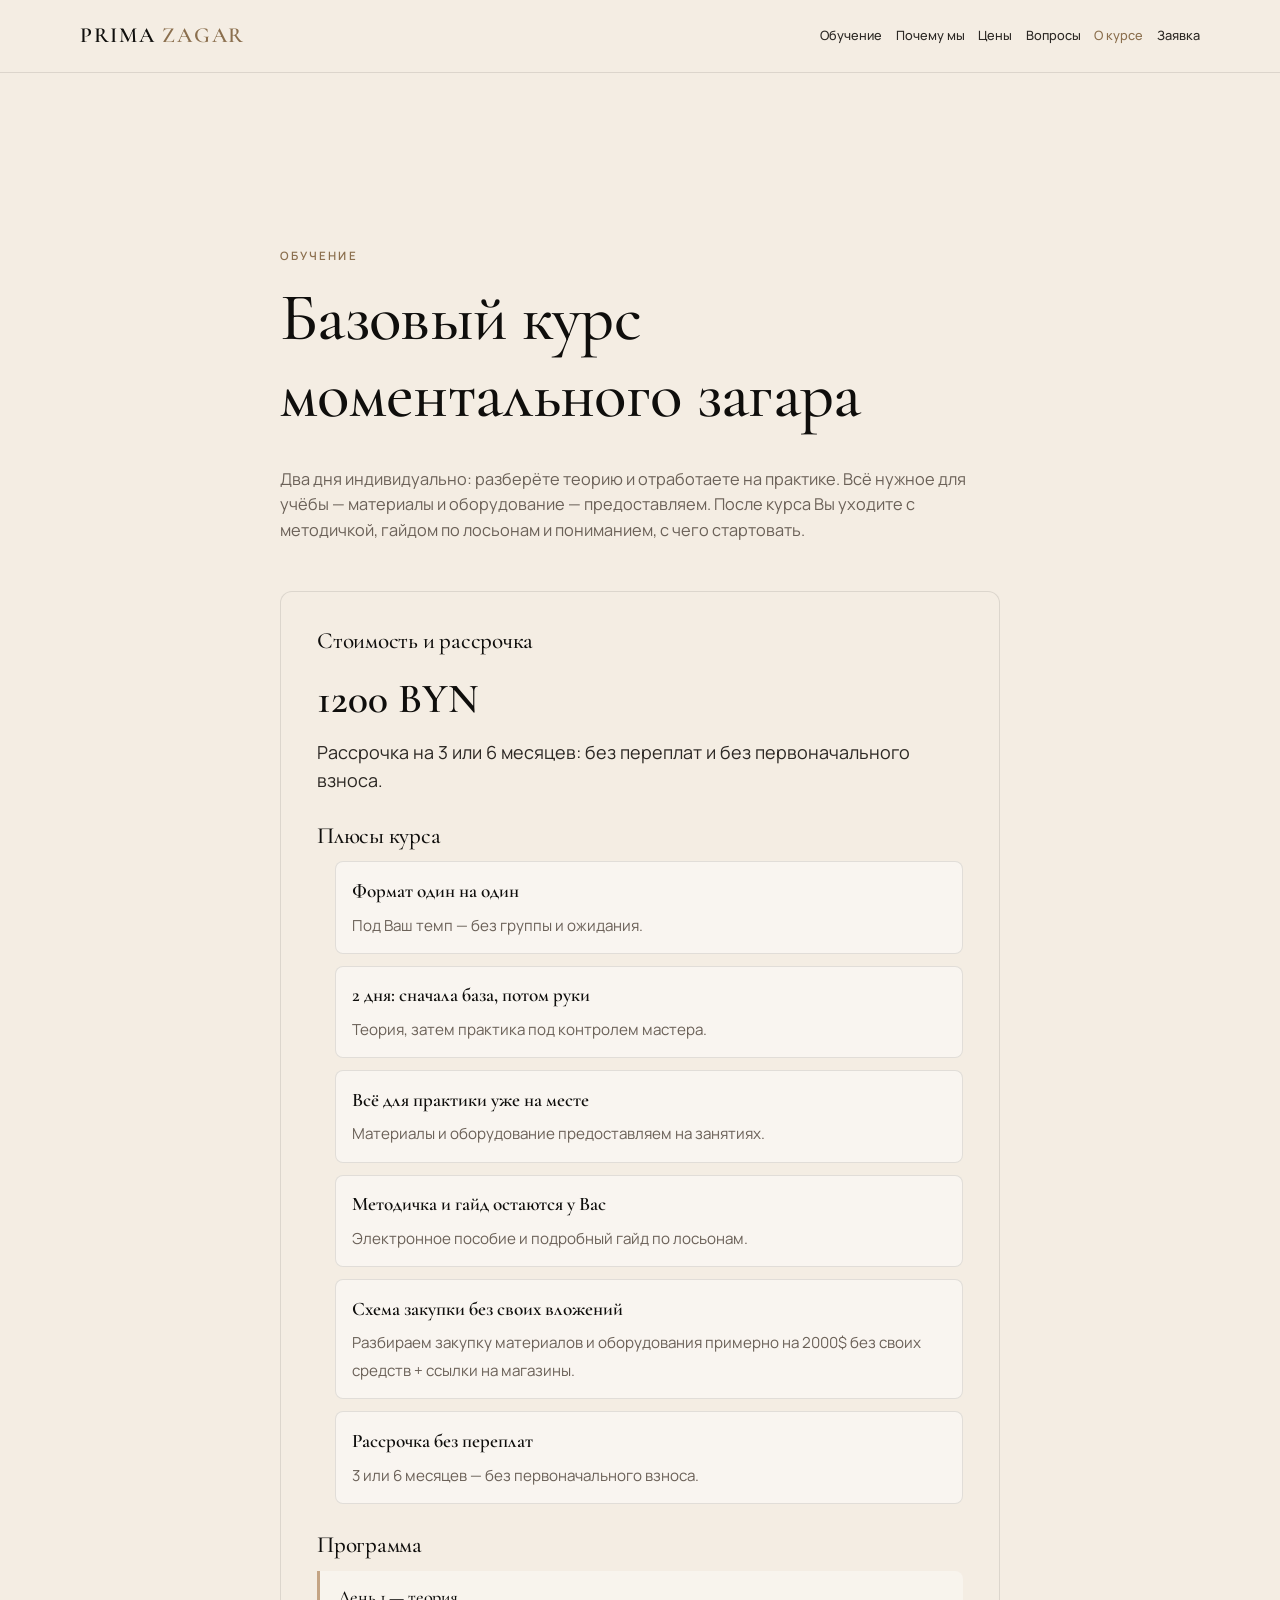
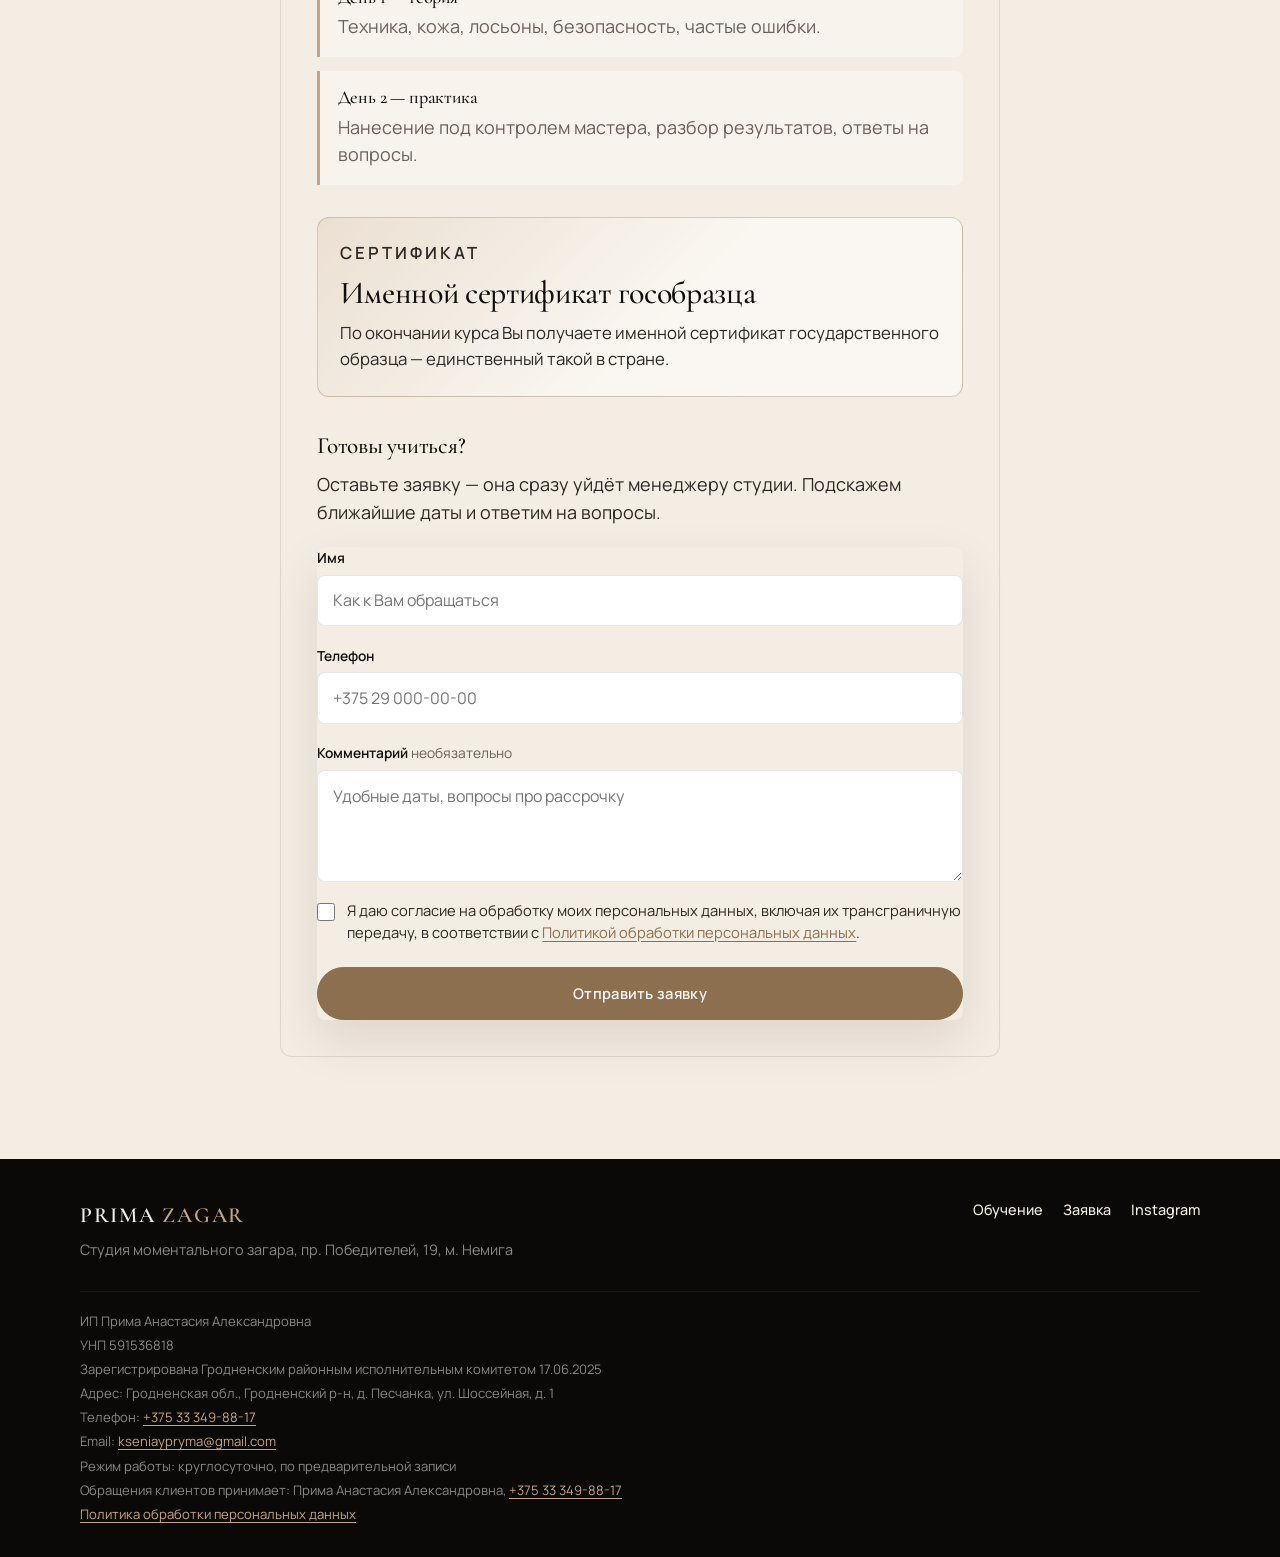
==== obuchenie.html @ 15f89d48 "Add personal-data footer, privacy policy, and consent checkbox. Belarus law requires the operator de" ====
<!DOCTYPE html>
<html lang="ru">
<head>
  <meta charset="UTF-8" />
  <meta name="viewport" content="width=device-width, initial-scale=1" />
  <title>Обучение моментальному загару — PRIMA ZAGAR | Минск</title>
  <meta name="description" content="Базовый курс моментального загара за 2 дня: теория и практика, рассрочка без переплат, именной сертификат гособразца. 1200 BYN." />
  <link rel="preconnect" href="https://fonts.googleapis.com" />
  <link rel="preconnect" href="https://fonts.gstatic.com" crossorigin />
  <link href="https://fonts.googleapis.com/css2?family=Cormorant+Garamond:ital,wght@0,400;0,500;0,600;0,700;1,400;1,500&family=Manrope:wght@300;400;500;600;700&display=swap" rel="stylesheet" />
  <link rel="stylesheet" href="styles.css?v=20261003a" />
  <!-- deploy 20260926a -->
</head>
<body class="page-inner page-obuchenie">
  <header class="site-header is-scrolled" id="siteHeader">
    <div class="header-inner">
      <a class="logo" href="index.html">PRIMA <span>ZAGAR</span></a>
      <nav class="nav" id="nav" aria-label="Основная навигация">
        <a href="index.html#training">Обучение</a>
        <a href="index.html#why">Почему мы</a>
        <a href="index.html#prices">Цены</a>
        <a href="index.html#faq">Вопросы</a>
        <a href="obuchenie.html" aria-current="page">О курсе</a>
        <a href="zapis.html">Заявка</a>
      </nav>
      <button class="nav-toggle" id="navToggle" type="button" aria-label="Меню" aria-expanded="false">
        <span></span><span></span><span></span>
      </button>
    </div>
  </header>

  <main>
    <section class="section section-cream">
      <div class="container">
        <header class="section-head" style="max-width:720px;margin-left:auto;margin-right:auto;text-align:left">
          <p class="eyebrow">Обучение</p>
          <h1>Базовый курс моментального загара</h1>
          <p class="section-sub">Два дня индивидуально: разберёте теорию и отработаете на практике. Всё нужное для учёбы — материалы и оборудование — предоставляем. После курса Вы уходите с методичкой, гайдом по лосьонам и пониманием, с чего стартовать.</p>
        </header>

        <div class="obuchenie-card">
          <h2>Стоимость и рассрочка</h2>
          <p class="obuchenie-price">1200 BYN</p>
          <p>Рассрочка на 3 или 6 месяцев: без переплат и без первоначального взноса.</p>

          <h2>Плюсы курса</h2>
          <ul class="obuchenie-pros">
            <li>
              <strong>Формат один на один</strong>
              <span>Под Ваш темп — без группы и ожидания.</span>
            </li>
            <li>
              <strong>2 дня: сначала база, потом руки</strong>
              <span>Теория, затем практика под контролем мастера.</span>
            </li>
            <li>
              <strong>Всё для практики уже на месте</strong>
              <span>Материалы и оборудование предоставляем на занятиях.</span>
            </li>
            <li>
              <strong>Методичка и гайд остаются у Вас</strong>
              <span>Электронное пособие и подробный гайд по лосьонам.</span>
            </li>
            <li>
              <strong>Схема закупки без своих вложений</strong>
              <span>Разбираем закупку материалов и оборудования примерно на 2000$ без своих средств + ссылки на магазины.</span>
            </li>
            <li>
              <strong>Рассрочка без переплат</strong>
              <span>3 или 6 месяцев — без первоначального взноса.</span>
            </li>
          </ul>

          <h2>Программа</h2>
          <div class="obuchenie-days">
            <div class="obuchenie-day">
              <h3>День 1 — теория</h3>
              <p>Техника, кожа, лосьоны, безопасность, частые ошибки.</p>
            </div>
            <div class="obuchenie-day">
              <h3>День 2 — практика</h3>
              <p>Нанесение под контролем мастера, разбор результатов, ответы на вопросы.</p>
            </div>
          </div>

          <div class="obuchenie-cert">
            <p class="eyebrow">Сертификат</p>
            <h2>Именной сертификат гособразца</h2>
            <p>По окончании курса Вы получаете именной сертификат государственного образца — единственный такой в стране.</p>
          </div>

          <h2 id="zayavka-obuchenie">Готовы учиться?</h2>
          <p>Оставьте заявку — она сразу уйдёт менеджеру студии. Подскажем ближайшие даты и ответим на вопросы.</p>

          <div class="zayavka-card obuchenie-lead" id="leadCard">
            <form class="zayavka-form" id="leadForm" novalidate>
              <div class="field">
                <label for="name">Имя</label>
                <input id="name" name="name" type="text" autocomplete="name" required maxlength="80" placeholder="Как к Вам обращаться" />
                <p class="field-error" id="nameError" hidden>Напишите, как к Вам обращаться.</p>
              </div>
              <div class="field">
                <label for="phone">Телефон</label>
                <input id="phone" name="phone" type="tel" autocomplete="tel" inputmode="tel" required maxlength="24" placeholder="+375 29 000-00-00" />
                <p class="field-error" id="phoneError" hidden>Укажите номер в формате +375 XX XXX-XX-XX.</p>
              </div>
              <div class="field">
                <label for="notes">Комментарий <span class="optional">необязательно</span></label>
                <textarea id="notes" name="notes" rows="3" maxlength="500" placeholder="Удобные даты, вопросы про рассрочку"></textarea>
              </div>
              <div class="field field-consent">
                <label class="consent-label" for="consent">
                  <input id="consent" name="consent" type="checkbox" value="true" required />
                  <span>Я даю согласие на обработку моих персональных данных, включая их трансграничную передачу, в соответствии с <a href="privacy.html" target="_blank" rel="noopener">Политикой обработки персональных данных</a>.</span>
                </label>
                <p class="field-error" id="consentError" hidden>Отметьте согласие на обработку персональных данных.</p>
              </div>
              <button class="btn btn-primary" type="submit" id="submitBtn">Отправить заявку</button>
            </form>
            <div class="zayavka-success" id="leadSuccess" hidden tabindex="-1">
              <h2>Заявка отправлена</h2>
              <p id="successText">Мы получили заявку в Telegram и скоро ответим.</p>
              <div class="zayavka-success-actions">
                <a class="btn btn-outline" href="https://www.instagram.com/prima_zagar/" target="_blank" rel="noopener">Instagram</a>
                <a class="btn btn-outline" href="https://yandex.ru/maps/org/yubileyny/1193705094/" target="_blank" rel="noopener">Показать на картах</a>
                <a class="btn btn-outline" href="index.html">На главную</a>
              </div>
            </div>
          </div>
        </div>
      </div>
    </section>
  </main>

  <footer class="site-footer" id="contacts">
    <div class="container footer-inner">
      <div class="footer-brand">
        <a class="logo" href="index.html">PRIMA <span>ZAGAR</span></a>
        <p>Студия моментального загара, пр.&nbsp;Победителей,&nbsp;19, м.&nbsp;Немига</p>
      </div>
      <div class="footer-links">
        <a href="obuchenie.html">Обучение</a>
        <a href="zapis.html">Заявка</a>
        <a href="https://www.instagram.com/prima_zagar/" target="_blank" rel="noopener">Instagram</a>
      </div>
      <div class="footer-legal">
        <p>ИП Прима Анастасия Александровна</p>
        <p>УНП 591536818</p>
        <p>Зарегистрирована Гродненским районным исполнительным комитетом 17.06.2025</p>
        <p>Адрес: Гродненская обл., Гродненский р-н, д.&nbsp;Песчанка, ул.&nbsp;Шоссейная, д.&nbsp;1</p>
        <p>Телефон: <a href="tel:+375333498817">+375 33 349-88-17</a></p>
        <p>Email: <a href="mailto:kseniaypryma@gmail.com">kseniaypryma@gmail.com</a></p>
        <p>Режим работы: круглосуточно, по предварительной записи</p>
        <p>Обращения клиентов принимает: Прима Анастасия Александровна, <a href="tel:+375333498817">+375 33 349-88-17</a></p>
        <p><a href="privacy.html">Политика обработки персональных данных</a></p>
      </div>
    </div>
  </footer>

  <script>
    (function () {
      var toggle = document.getElementById('navToggle');
      var nav = document.getElementById('nav');
      var header = document.getElementById('siteHeader');
      function setMenu(open) {
        if (!toggle || !nav) return;
        nav.classList.toggle('is-open', open);
        toggle.classList.toggle('is-open', open);
        toggle.setAttribute('aria-expanded', open ? 'true' : 'false');
        document.documentElement.classList.toggle('nav-open', open);
        document.body.classList.toggle('nav-open', open);
        if (header) header.classList.toggle('menu-open', open);
      }
      if (toggle) toggle.addEventListener('click', function () {
        setMenu(!nav.classList.contains('is-open'));
      });
      if (nav) nav.querySelectorAll('a').forEach(function (a) {
        a.addEventListener('click', function () { setMenu(false); });
      });

      var form = document.getElementById('leadForm');
      var success = document.getElementById('leadSuccess');
      var fallback = document.getElementById('telegramFallback');
      var nameInput = document.getElementById('name');
      var phoneInput = document.getElementById('phone');
      var notesInput = document.getElementById('notes');
      var nameError = document.getElementById('nameError');
      var phoneError = document.getElementById('phoneError');
      var consentInput = document.getElementById('consent');
      var consentError = document.getElementById('consentError');
      if (!form) return;

      function digitsOnly(value) {
        return String(value || '').replace(/\D/g, '');
      }
      function isValidByPhone(value) {
        var digits = digitsOnly(value);
        if (digits.indexOf('375') === 0) return digits.length === 12;
        if (digits.indexOf('80') === 0) return digits.length === 11;
        return /^(25|29|33|44)\d{7}$/.test(digits);
      }
      function formatPhone(value) {
        var digits = digitsOnly(value);
        if (digits.indexOf('80') === 0 && digits.length >= 11) {
          digits = '375' + digits.slice(2, 11);
        } else if (/^(25|29|33|44)/.test(digits) && digits.length === 9) {
          digits = '375' + digits;
        }
        if (digits.indexOf('375') === 0 && digits.length >= 12) {
          digits = digits.slice(0, 12);
          return '+375 ' + digits.slice(3, 5) + ' ' + digits.slice(5, 8) + '-' + digits.slice(8, 10) + '-' + digits.slice(10, 12);
        }
        return String(value || '').trim();
      }
      function buildMessage() {
        var lines = [
          'Новая заявка — обучение Prima Zagar',
          '',
          'Имя: ' + nameInput.value.trim(),
          'Телефон: ' + formatPhone(phoneInput.value)
        ];
        var notes = notesInput.value.trim();
        if (notes) lines.push('Комментарий: ' + notes);
        lines.push('', 'Источник: сайт (obuchenie)');
        return lines.join('\n');
      }
      var LEAD_URL = 'https://script.google.com/macros/s/AKfycbxX5Eu4_u65D97IkEd_XhID-FS-PvuNdwQLDyLx3vQ3eksb1bV64FrMWILvJnotc6U/exec';
      var submitBtn = document.getElementById('submitBtn');
      var successText = document.getElementById('successText');
      function telegramUrl(text) {
        return 'https://t.me/prima_zagar?text=' + encodeURIComponent(text);
      }
      function setFieldState(input, errorEl, ok) {
        input.classList.toggle('is-invalid', !ok);
        input.setAttribute('aria-invalid', ok ? 'false' : 'true');
        if (errorEl) errorEl.hidden = ok;
      }
      function validate() {
        var nameOk = nameInput.value.trim().length >= 2;
        var phoneOk = isValidByPhone(phoneInput.value);
        var consentOk = !!(consentInput && consentInput.checked);
        setFieldState(nameInput, nameError, nameOk);
        setFieldState(phoneInput, phoneError, phoneOk);
        if (consentInput) setFieldState(consentInput, consentError, consentOk);
        return nameOk && phoneOk && consentOk;
      }
      function showSuccess(viaBot) {
        form.hidden = true;
        success.hidden = false;
        if (successText) {
          successText.textContent = viaBot
            ? 'Мы получили заявку в Telegram и скоро ответим.'
            : 'Не удалось отправить через бота. Нажмите кнопку ниже — сообщение уже заполнено.';
        }
        if (fallback) fallback.hidden = !!viaBot;
        success.focus();
      }
      function buildPayload() {
        return {
          action: 'submitPrimaZagarLead',
          type: 'obuchenie',
          name: nameInput.value.trim(),
          phone: formatPhone(phoneInput.value),
          comment: notesInput.value.trim(),
          source: 'сайт (obuchenie)',
          consent: true
        };
      }

      function sendLead(payload) {
        return fetch(LEAD_URL, {
          method: 'POST',
          redirect: 'follow',
          headers: { 'Content-Type': 'text/plain;charset=utf-8' },
          body: JSON.stringify(payload),
          keepalive: true
        });
      }

      function submitWithFastUi(payload, backup) {
        if (fallback) fallback.href = backup;
        if (submitBtn) {
          submitBtn.disabled = true;
          submitBtn.textContent = 'Отправляем…';
        }
        var settled = false;
        function finish(ok) {
          if (settled) return;
          settled = true;
          showSuccess(ok);
          if (!ok) window.open(backup, '_blank', 'noopener');
          if (submitBtn) {
            submitBtn.disabled = false;
            submitBtn.textContent = 'Отправить заявку';
          }
        }
        /* Apps Script often answers in 10–15s; Telegram is already delivered earlier. */
        var uiTimer = setTimeout(function () { finish(true); }, 700);
        sendLead(payload).then(function () {
          clearTimeout(uiTimer);
          finish(true);
        }).catch(function () {
          clearTimeout(uiTimer);
          finish(false);
        });
      }

      form.addEventListener('submit', function (event) {
        event.preventDefault();
        if (!validate()) {
          var firstInvalid = form.querySelector('.is-invalid');
          if (firstInvalid) firstInvalid.focus();
          return;
        }
        submitWithFastUi(buildPayload(), telegramUrl(buildMessage()));
      });

      if (consentInput) {
        consentInput.addEventListener('change', function () {
          if (consentInput.classList.contains('is-invalid')) {
            setFieldState(consentInput, consentError, consentInput.checked);
          }
        });
      }
    })();
  </script>
</body>
</html>
---- styles.css ----
/* PRIMA ZAGAR — warm neutrals landing */
:root {
  --ink: #0F0E0C;
  --cream: #F4EDE3;
  --bronze: #C4A484;
  --bronze-deep: #8B6F4E;
  --card: #FAF7F2;
  --ink-soft: #2c2824;
  --muted: #6b6158;
  --line: rgba(15, 14, 12, 0.1);
  --line-light: rgba(244, 237, 227, 0.14);
  --shadow: 0 20px 50px rgba(15, 14, 12, 0.1);
  --radius: 8px;
  --header-h: 72px;
  --font-serif: "Cormorant Garamond", "Times New Roman", serif;
  --font-sans: "Manrope", system-ui, -apple-system, sans-serif;
  --max: 1120px;
}

*,
*::before,
*::after {
  box-sizing: border-box;
}

html {
  scroll-behavior: smooth;
}

body {
  margin: 0;
  font-family: var(--font-sans);
  font-size: clamp(1.05rem, 0.5vw + 1rem, 1.125rem);
  line-height: 1.55;
  color: var(--ink-soft);
  background: var(--cream);
  -webkit-font-smoothing: antialiased;
}

body.nav-open {
  overflow: hidden;
}

img {
  max-width: 100%;
  display: block;
  height: auto;
}

a {
  color: inherit;
  text-decoration: none;
}

ul, ol {
  margin: 0;
  padding: 0;
  list-style: none;
}

h1, h2, h3 {
  font-family: var(--font-serif);
  font-weight: 500;
  color: var(--ink);
  line-height: 1.15;
  letter-spacing: -0.01em;
  margin: 0 0 0.5em;
}

h1 { font-size: clamp(2.8rem, 6vw, 4.2rem); }
h2 { font-size: clamp(2rem, 4vw, 3rem); }
h3 { font-size: 1.35rem; margin-bottom: 0.4em; }

p { margin: 0 0 1em; }
p:last-child { margin-bottom: 0; }

.container {
  width: min(100% - 2.5rem, var(--max));
  margin-inline: auto;
}

.container.narrow {
  width: min(100% - 2.5rem, 720px);
}

.eyebrow {
  font-family: var(--font-sans);
  font-size: 0.72rem;
  font-weight: 600;
  letter-spacing: 0.18em;
  text-transform: uppercase;
  color: var(--bronze-deep);
  margin: 0 0 0.85rem;
}

.section {
  padding: clamp(4rem, 8vw, 6.5rem) 0;
}

.section-cream {
  background: var(--cream);
  color: var(--ink-soft);
}

.section-dark {
  background: var(--ink);
  color: rgba(250, 247, 242, 0.88);
}

.section-dark h2,
.section-dark h3 {
  color: var(--cream);
}

.section-dark .eyebrow {
  color: var(--bronze);
}

.section-dark p {
  color: rgba(255, 255, 255, 0.72);
}

.section-dark .section-sub {
  color: rgba(250, 247, 242, 0.65);
}

.section-head {
  text-align: center;
  max-width: 560px;
  margin: 0 auto 3rem;
}

.section-sub {
  color: var(--muted);
  margin: 0.75rem 0 0;
  font-size: 1.02rem;
}

/* Buttons */
.btn {
  display: inline-flex;
  align-items: center;
  justify-content: center;
  gap: 0.5rem;
  padding: 0.95rem 1.6rem;
  border-radius: 999px;
  font-family: var(--font-sans);
  font-size: 0.92rem;
  font-weight: 600;
  letter-spacing: 0.02em;
  border: 1.5px solid transparent;
  cursor: pointer;
  transition: background 0.2s, color 0.2s, border-color 0.2s, transform 0.2s;
  white-space: nowrap;
}

.btn:hover { transform: translateY(-1px); }
.btn:active { transform: none; }

.btn-primary {
  background: var(--bronze-deep);
  color: var(--card);
  border-color: var(--bronze-deep);
}

.btn-primary:hover {
  background: var(--ink);
  border-color: var(--ink);
}

.btn-ghost {
  background: transparent;
  color: var(--cream);
  border-color: rgba(244, 237, 227, 0.45);
}

.btn-ghost:hover {
  background: rgba(244, 237, 227, 0.12);
  border-color: var(--cream);
}

.btn-outline {
  background: transparent;
  color: var(--ink);
  border-color: rgba(15, 14, 12, 0.28);
}

.btn-outline:hover {
  border-color: var(--ink);
  background: rgba(15, 14, 12, 0.04);
}

.text-link {
  color: var(--bronze-deep);
  text-decoration: underline;
  text-underline-offset: 3px;
}

.text-link:hover {
  color: var(--ink);
}

.btn-sm {
  padding: 0.65rem 1.2rem;
  font-size: 0.82rem;
}

/* Header — transparent over hero, cream/blur on scroll */
.site-header {
  position: sticky;
  top: 0;
  z-index: 100;
  background: transparent;
  border-bottom: 1px solid transparent;
  transition: background 0.25s ease, border-color 0.25s ease, backdrop-filter 0.25s ease;
}

.site-header.is-scrolled {
  background: rgba(244, 237, 227, 0.9);
  backdrop-filter: blur(14px);
  -webkit-backdrop-filter: blur(14px);
  border-bottom-color: var(--line);
}

.site-header:not(.is-scrolled) .logo {
  color: var(--cream);
}

.site-header:not(.is-scrolled) .logo span {
  color: var(--bronze);
}

.site-header:not(.is-scrolled) .nav a {
  color: rgba(244, 237, 227, 0.88);
}

.site-header:not(.is-scrolled) .nav a:hover {
  color: var(--bronze);
}

.site-header:not(.is-scrolled) .nav-toggle span {
  background: var(--cream);
}

.site-header:not(.is-scrolled) .header-cta.btn-sm {
  background: var(--bronze);
  border-color: var(--bronze);
  color: var(--ink);
}

.header-inner {
  width: min(100% - 2rem, var(--max));
  margin-inline: auto;
  height: var(--header-h);
  display: flex;
  align-items: center;
  gap: 0.85rem;
}

.logo {
  font-family: var(--font-serif);
  font-size: 1.35rem;
  font-weight: 600;
  letter-spacing: 0.08em;
  color: var(--ink);
  flex-shrink: 0;
  transition: color 0.2s;
}

.logo span {
  color: var(--bronze-deep);
}

.nav {
  display: flex;
  align-items: center;
  flex-wrap: nowrap;
  gap: 0.85rem;
  margin-left: auto;
  min-width: 0;
}

.nav a {
  font-size: 0.8rem;
  font-weight: 500;
  color: var(--ink-soft);
  transition: color 0.2s;
  white-space: nowrap;
  flex-shrink: 0;
}

.nav a:hover { color: var(--bronze-deep); }

.header-cta { flex-shrink: 0; }

.nav-toggle {
  display: none;
  flex-direction: column;
  justify-content: center;
  gap: 5px;
  width: 40px;
  height: 40px;
  padding: 8px;
  border: none;
  background: transparent;
  cursor: pointer;
  margin-left: auto;
}

.nav-toggle span {
  display: block;
  height: 2px;
  width: 100%;
  background: var(--ink);
  border-radius: 2px;
  transition: transform 0.2s, opacity 0.2s, background 0.2s;
}

/* Mobile-only menu actions (shown inside drawer) */
.nav-cta,
.nav-secondary {
  display: none;
}

@media (max-width: 780px) {
  .nav-cta,
  .nav-secondary {
    display: block;
  }
}

/* Hero — photo ≥55% feel, text in scrim (not over face center) */
.hero {
  position: relative;
  min-height: min(92vh, 880px);
  display: flex;
  align-items: flex-end;
  color: var(--cream);
  overflow: hidden;
  margin-top: calc(-1 * var(--header-h));
  padding-top: var(--header-h);
}

.hero-media {
  position: absolute;
  inset: 0;
}

.hero-media img {
  width: 100%;
  height: 100%;
  object-fit: cover;
  /* Desktop: crop onto the model, not the empty stairs/wall */
  object-position: 72% 42%;
}

@media (max-width: 780px) {
  .hero-media img {
    object-position: 62% 28%;
  }
}


.hero-brand {
  display: none;
}

.hero-brand span {
  color: var(--bronze);
}

.hero-scrim {
  position: absolute;
  inset: 0;
  background:
    linear-gradient(180deg, rgba(15, 14, 12, 0.35) 0%, rgba(15, 14, 12, 0.12) 38%, rgba(15, 14, 12, 0.82) 100%),
    linear-gradient(90deg, rgba(15, 14, 12, 0.62) 0%, rgba(15, 14, 12, 0.2) 48%, transparent 72%);
}

.hero-content {
  position: relative;
  z-index: 1;
  width: min(100% - 2.5rem, var(--max));
  margin: 0 auto;
  padding: 5rem 0 4.5rem;
  max-width: 560px;
  margin-left: max(1.25rem, calc((100% - var(--max)) / 2));
}

.hero h1 {
  color: var(--cream);
  margin-bottom: 1rem;
}

.hero-lead {
  font-size: clamp(0.78rem, 1.35vw, 1.05rem);
  color: rgba(250, 247, 242, 0.9);
  max-width: none;
  margin-bottom: 1.75rem;
  white-space: nowrap;
}

.hero-actions {
  display: flex;
  flex-wrap: wrap;
  gap: 0.85rem;
  align-items: center;
}

.hero-actions-row {
  display: contents;
}

.hero-micro {
  margin-top: 1.35rem;
  font-size: 0.82rem;
  letter-spacing: 0.06em;
  color: rgba(244, 237, 227, 0.7);
}

/* Process — horizontal 4 / stack mobile; serif bronze numbers */
.process .steps {
  display: grid;
  grid-template-columns: repeat(4, 1fr);
  gap: 1.75rem 2rem;
}

.step {
  padding: 0;
  background: transparent;
  border: none;
  border-top: 1px solid rgba(15, 14, 12, 0.12);
  padding-top: 1.5rem;
}

.step-num {
  display: block;
  font-family: var(--font-serif);
  font-size: 2.1rem;
  font-weight: 500;
  color: var(--bronze);
  margin-bottom: 0.85rem;
  letter-spacing: 0.04em;
  line-height: 1;
}

.step h3 {
  margin-bottom: 0.45rem;
}

.step p {
  color: var(--muted);
  font-size: 1rem;
  text-transform: none;
}

/* Why — typography list, no clipart icons */
.why-list {
  display: grid;
  grid-template-columns: repeat(2, 1fr);
  gap: 1.5rem 2.5rem;
  max-width: 880px;
  margin: 0 auto;
}

.why-list li {
  display: flex;
  gap: 0.85rem;
  align-items: flex-start;
  padding: 1.25rem 0;
  border-top: 1px solid var(--line-light);
}

.why-mark {
  font-family: var(--font-serif);
  font-size: 1.5rem;
  color: var(--bronze);
  line-height: 1.2;
  flex-shrink: 0;
}

.why-list p {
  margin: 0;
  font-size: 1.12rem;
  color: rgba(250, 247, 242, 0.9);
  font-family: var(--font-serif);
  font-weight: 400;
  line-height: 1.35;
}

/* Bride — full-width cream/bronze strip */
.bride {
  padding: clamp(3rem, 6vw, 4.5rem) 0;
  background: linear-gradient(90deg, var(--cream) 0%, #e8d9c6 55%, var(--bronze) 160%);
  border-top: 1px solid rgba(139, 111, 78, 0.2);
  border-bottom: 1px solid rgba(139, 111, 78, 0.2);
  color: var(--ink);
}

.bride-inner {
  display: flex;
  align-items: center;
  justify-content: space-between;
  gap: 2rem;
  flex-wrap: wrap;
}

.bride-copy {
  max-width: 640px;
}

.bride h2 {
  color: var(--ink);
  font-size: clamp(1.85rem, 3.5vw, 2.6rem);
  margin-bottom: 0.65rem;
}

.bride p {
  color: var(--muted);
  margin: 0;
  max-width: 36em;
}


.bride-copy .btn {
  margin-top: 1.25rem;
}

.bride-photos {
  display: grid;
  grid-template-columns: 1fr 1fr;
  gap: 0.75rem;
  flex: 1 1 320px;
  max-width: 420px;
}

.bride-photo {
  margin: 0;
  border-radius: var(--radius);
  overflow: hidden;
  background: #1a1815;
  aspect-ratio: 3 / 4;
}

.bride-photo img {
  width: 100%;
  height: 100%;
  object-fit: cover;
  display: block;
}

.training-teaser-inner {
  display: flex;
  align-items: center;
  justify-content: space-between;
  gap: 1.75rem;
  flex-wrap: wrap;
}

.training-teaser-copy {
  max-width: 640px;
}

.training-teaser-copy h2 {
  margin-bottom: 0.65rem;
}

.training-teaser-copy p:not(.eyebrow) {
  margin: 0;
  color: var(--muted-on-dark, rgba(255,255,255,0.72));
  max-width: 36em;
}

.page-obuchenie .obuchenie-card {
  max-width: 720px;
  margin: 0 auto;
  background: var(--cream);
  border: 1px solid var(--line);
  border-radius: calc(var(--radius) + 4px);
  padding: clamp(1.5rem, 4vw, 2.25rem);
}

.obuchenie-card h2 {
  margin: 1.75rem 0 0.75rem;
  font-size: 1.45rem;
}

.obuchenie-card > h2:first-of-type {
  margin-top: 0;
}

.obuchenie-card ul {
  margin: 0.5rem 0 0;
  padding-left: 1.1rem;
  color: var(--muted);
}

.obuchenie-card li {
  margin: 0.4rem 0;
}

.obuchenie-price {
  font-family: "Cormorant Garamond", Georgia, serif;
  font-size: clamp(2rem, 4vw, 2.6rem);
  font-weight: 600;
  margin: 0.35rem 0 0.5rem;
  color: var(--ink);
}

.obuchenie-actions {
  display: flex;
  flex-wrap: wrap;
  gap: 0.75rem;
  margin-top: 1.75rem;
}

/* Prices — typography-heavy, airy, no fake BYN */
.prices .price-formats {
  display: grid;
  grid-template-columns: 1fr;
  gap: 0;
  max-width: 720px;
  margin: 0 auto 2.5rem;
}

.price-line {
  display: flex;
  flex-direction: column;
  gap: 0.35rem;
  padding: 1.35rem 0;
  border-top: 1px solid var(--line);
  background: transparent;
}

.price-line:last-child {
  border-bottom: 1px solid var(--line);
}

.price-line-top {
  display: flex;
  align-items: baseline;
  justify-content: space-between;
  gap: 1rem;
}

.price-line h3 {
  margin: 0;
  font-size: 1.45rem;
  color: var(--ink);
}

.price-amount {
  margin: 0;
  font-family: "Cormorant Garamond", Georgia, serif;
  font-size: 1.55rem;
  font-weight: 600;
  color: var(--ink);
  white-space: nowrap;
}

.price-line > p {
  margin: 0;
  color: var(--muted);
  font-size: 0.98rem;
}

.prices-cta {
  text-align: center;
}

/* Gallery — 2 col mobile / 3 desktop, 3/4, captions, hover 1.02 */
.gallery {
  display: grid;
  grid-template-columns: repeat(3, 1fr);
  gap: 16px;
}

.gallery-item {
  margin: 0;
  border-radius: var(--radius);
  overflow: hidden;
  background: #1a1815;
}

.gallery-item img {
  width: 100%;
  aspect-ratio: 3 / 4;
  object-fit: cover;
  transition: transform 0.45s ease;
}

.gallery-item:hover img {
  transform: scale(1.02);
}


/* FAQ */
.faq-list {
  display: flex;
  flex-direction: column;
  gap: 0.65rem;
}

.faq-item {
  border: 1px solid var(--line);
  border-radius: var(--radius);
  background: var(--card);
  padding: 0;
  overflow: hidden;
}

.faq-item summary {
  list-style: none;
  cursor: pointer;
  padding: 1.15rem 1.4rem;
  font-weight: 600;
  color: var(--ink);
  display: flex;
  align-items: center;
  justify-content: space-between;
  gap: 1rem;
}

.faq-item summary::-webkit-details-marker { display: none; }

.faq-item summary::after {
  content: "+";
  font-family: var(--font-serif);
  font-size: 1.4rem;
  font-weight: 400;
  color: var(--bronze-deep);
  line-height: 1;
  flex-shrink: 0;
}

.faq-item[open] summary::after { content: "−"; }

.faq-item p {
  padding: 0 1.4rem 1.25rem;
  color: var(--muted);
  margin: 0;
}

/* Final CTA */
.cta-band {
  padding: clamp(3.5rem, 7vw, 5rem) 0;
}

.cta-band-inner {
  display: flex;
  align-items: center;
  justify-content: space-between;
  gap: 2rem;
  flex-wrap: wrap;
}

.cta-band h2 {
  color: var(--cream);
  margin-bottom: 0.5rem;
}

.cta-lead {
  color: rgba(250, 247, 242, 0.7);
  margin: 0;
  max-width: 32em;
}

.cta-links {
  display: flex;
  flex-wrap: wrap;
  gap: 0.75rem;
}

/* Footer */
.site-footer {
  background: #0a0908;
  color: rgba(244, 237, 227, 0.55);
  padding: 2.5rem 0 2rem;
  font-size: 0.9rem;
}

.footer-inner {
  display: grid;
  grid-template-columns: 1fr auto;
  gap: 1.5rem;
  align-items: start;
}

.footer-brand .logo {
  color: var(--cream);
  display: inline-block;
  margin-bottom: 0.4rem;
}

.footer-brand .logo span {
  color: var(--bronze);
}

.footer-brand p { margin: 0; }

.footer-links {
  display: flex;
  gap: 1.25rem;
  flex-wrap: wrap;
}

.footer-links a {
  color: var(--cream);
  font-weight: 500;
  transition: color 0.2s;
}

.footer-links a:hover { color: var(--bronze); }

.footer-note {
  grid-column: 1 / -1;
  margin: 0;
  padding-top: 1.25rem;
  border-top: 1px solid rgba(244, 237, 227, 0.08);
  font-size: 0.82rem;
}


/* Crowded desktop/tablet: hamburger so nav labels stay one line */
@media (max-width: 1100px) {
  .nav-cta,
  .nav-secondary {
    display: block;
  }

  .nav {
    position: fixed;
    top: var(--header-h);
    left: 0;
    right: 0;
    bottom: 0;
    z-index: 200;
    display: flex;
    flex-direction: column;
    align-items: stretch;
    justify-content: flex-start;
    gap: 0;
    margin: 0;
    padding: 0.75rem 1.25rem calc(1.5rem + env(safe-area-inset-bottom));
    background: var(--cream);
    transform: translate3d(100%, 0, 0);
    transition: transform 0.28s ease, visibility 0.28s;
    overflow-y: auto;
    -webkit-overflow-scrolling: touch;
    overscroll-behavior: contain;
    pointer-events: none;
    visibility: hidden;
  }

  .nav.is-open {
    transform: translate3d(0, 0, 0);
    pointer-events: auto;
    visibility: visible;
  }

  .nav a {
    display: block;
    padding: 1.05rem 0.5rem;
    font-size: 1.08rem;
    border-bottom: 1px solid var(--line);
    color: var(--ink-soft) !important;
    white-space: normal;
    flex-shrink: 1;
  }

  .nav a.nav-cta {
    margin-top: 1.25rem;
    padding: 0.95rem 1rem;
    border: none;
    border-radius: 999px;
    background: var(--ink);
    color: var(--cream) !important;
    text-align: center;
    font-weight: 600;
  }

  .nav a.nav-secondary {
    border-bottom: none;
    padding-top: 0.85rem;
    padding-bottom: 0.35rem;
    font-size: 0.95rem;
    color: var(--muted) !important;
  }

  .nav-toggle {
    display: flex;
    position: relative;
    z-index: 210;
  }

  .header-cta { display: none; }
}

/* Responsive */
@media (max-width: 960px) {
  .process .steps { grid-template-columns: repeat(2, 1fr); }
  .why-list { grid-template-columns: 1fr; }
  .gallery {
    grid-template-columns: repeat(2, 1fr);
    gap: 14px;
  }
}

@media (max-width: 780px) {
  .site-header {
    position: fixed;
    left: 0;
    right: 0;
    width: 100%;
  }

  .site-header.menu-open,
  .site-header.menu-open.is-scrolled {
    background: var(--cream);
    border-bottom-color: var(--line);
    backdrop-filter: none;
  }

  .site-header.menu-open .logo {
    opacity: 1;
    pointer-events: auto;
    color: var(--ink);
  }

  .site-header.menu-open .logo span {
    color: var(--bronze-deep);
  }

  .site-header.menu-open .nav-toggle span {
    background: var(--ink);
  }

  /* Fixed header: pad only inner pages. Home hero goes under the header — no cream strip. */
  main {
    padding-top: 0;
  }

  body.page-inner main {
    padding-top: var(--header-h);
  }

  .hero {
    margin-top: 0;
    padding-top: 0;
    min-height: 78vh;
    max-height: none;
    align-items: stretch;
  }

  .hero-brand {
    display: block;
    position: absolute;
    top: calc(var(--header-h) + 0.15rem);
    left: 0;
    right: 0;
    z-index: 2;
    margin: 0;
    text-align: center;
    font-family: var(--font-serif);
    font-size: 2.05rem;
    font-weight: 600;
    letter-spacing: 0.14em;
    color: var(--cream);
    pointer-events: none;
  }

  .site-header:not(.is-scrolled):not(.menu-open) .logo {
    opacity: 0;
    pointer-events: none;
  }

  .site-header.is-scrolled .logo,
  .site-header.menu-open .logo {
    opacity: 1;
    pointer-events: auto;
  }

  .hero-scrim {
    background:
      linear-gradient(180deg, rgba(15, 14, 12, 0.12) 0%, rgba(15, 14, 12, 0.08) 45%, rgba(15, 14, 12, 0.88) 100%);
  }

  .hero-content {
    margin-left: auto;
    margin-right: auto;
    width: min(100% - 2.5rem, var(--max));
    max-width: none;
    min-height: 78vh;
    display: flex;
    flex-direction: column;
    justify-content: flex-end;
    padding: 1.25rem 0 calc(1rem + env(safe-area-inset-bottom));
    box-sizing: border-box;
  }

  .hero-copy {
    flex: 0 0 auto;
    padding: 0 0 1rem;
  }

  .hero h1 {
    font-size: clamp(1.35rem, 7.2vw, 2.125rem);
    margin-bottom: 0.55rem;
    line-height: 1.1;
    letter-spacing: -0.02em;
    max-width: none;
    white-space: nowrap;
  }

  .hero-lead {
    display: block;
    font-size: clamp(0.58rem, 3.1vw, 0.875rem);
    line-height: 1.25;
    margin: 0;
    max-width: none;
    white-space: nowrap;
    color: rgba(250, 247, 242, 0.7);
  }

  .hero-actions {
    margin-top: 0;
    width: 100%;
    display: flex;
    flex-direction: column;
    flex-wrap: nowrap;
    gap: 0.7rem; /* ~11px primary→secondary */
    align-items: stretch;
  }

  .hero-actions-row {
    display: flex;
    gap: 0.55rem; /* ~9px */
    width: 100%;
  }

  .hero-actions .hero-btn-main {
    width: 100%;
    flex: none;
    min-height: 50px;
    padding: 0.85rem 1.2rem;
    font-size: 0.95rem;
  }

  .hero-actions-row .btn {
    flex: 1 1 0;
    min-width: 0;
    width: auto;
    min-height: 44px;
    padding: 0.7rem 0.75rem;
    font-size: 0.88rem;
  }

  .nav {
    position: fixed;
    top: var(--header-h);
    left: 0;
    right: 0;
    bottom: 0;
    z-index: 200;
    display: flex;
    flex-direction: column;
    align-items: stretch;
    justify-content: flex-start;
    gap: 0;
    margin: 0;
    padding: 0.75rem 1.25rem calc(1.5rem + env(safe-area-inset-bottom));
    background: var(--cream);
    transform: translate3d(100%, 0, 0);
    transition: transform 0.28s ease, visibility 0.28s;
    overflow-y: auto;
    -webkit-overflow-scrolling: touch;
    overscroll-behavior: contain;
    pointer-events: none;
    visibility: hidden;
  }

  .nav.is-open {
    transform: translate3d(0, 0, 0);
    pointer-events: auto;
    visibility: visible;
  }

  .nav a {
    display: block;
    padding: 1.05rem 0.5rem;
    font-size: 1.08rem;
    border-bottom: 1px solid var(--line);
    color: var(--ink-soft) !important;
    -webkit-tap-highlight-color: rgba(139, 111, 78, 0.2);
    touch-action: manipulation;
  }

  .nav a.nav-cta {
    margin-top: 1.25rem;
    padding: 0.95rem 1rem;
    border: none;
    border-radius: 999px;
    background: var(--ink);
    color: var(--cream) !important;
    text-align: center;
    font-weight: 600;
  }

  .nav a.nav-secondary {
    border-bottom: none;
    padding-top: 0.85rem;
    padding-bottom: 0.35rem;
    font-size: 0.95rem;
    color: var(--muted) !important;
  }

  .nav-toggle {
    display: flex;
    position: relative;
    z-index: 210;
  }

  .nav-toggle.is-open span:nth-child(1) {
    transform: translateY(7px) rotate(45deg);
  }

  .nav-toggle.is-open span:nth-child(2) {
    opacity: 0;
  }

  .nav-toggle.is-open span:nth-child(3) {
    transform: translateY(-7px) rotate(-45deg);
  }

  .header-cta { display: none; }

  html.nav-open,
  body.nav-open {
    overflow: hidden;
    overscroll-behavior: none;
    touch-action: none;
  }

  body.nav-open {
    /* keep document scroll position — do NOT use position:fixed (breaks taps after close) */
    width: 100%;
  }

  .section {
    padding: 2.75rem 0;
  }

  .bride-inner { flex-direction: column; align-items: flex-start; }
  .bride-photos { max-width: 100%; width: 100%; }
  .training-teaser-inner { flex-direction: column; align-items: flex-start; }
  .cta-band-inner { flex-direction: column; align-items: flex-start; }
  .footer-inner { grid-template-columns: 1fr; }

  .price-line {
    grid-template-columns: 1fr;
    gap: 0.35rem;
  }

  .gallery {
    grid-template-columns: repeat(2, 1fr);
    gap: 8px;
  }

  .gallery-item:nth-child(9) {
    display: none;
  }

  /* Short mobile path: hero → why → results → book. Other sections stay in the menu. */
  #process:not(.is-mobile-revealed),
  #bride:not(.is-mobile-revealed),
  #prices:not(.is-mobile-revealed),
  #faq:not(.is-mobile-revealed) {
    display: none;
  }

  #process,
  #why,
  #bride,
  #prices,
  #results,
  #faq,
  #booking,
  #contacts {
    scroll-margin-top: calc(var(--header-h) + 10px);
  }
}

@media (max-width: 560px) {
  .process .steps { grid-template-columns: 1fr; }
  .gallery {
    grid-template-columns: repeat(2, 1fr);
    gap: 6px;
  }

  .gallery-item:nth-child(9) {
    display: none;
  }
  .hero {
    min-height: 82vh;
    max-height: none;
    align-items: stretch;
  }
  .hero-content {
    min-height: 82vh;
    width: min(100% - 2.5rem, var(--max));
    padding: 1.25rem 0 calc(1rem + env(safe-area-inset-bottom));
    max-width: 100%;
    justify-content: flex-end;
  }
  .hero-copy {
    padding: 0 0 1rem;
  }
  .hero h1 {
    font-size: clamp(1.25rem, 7vw, 2rem);
    margin-bottom: 0.45rem;
    line-height: 1.1;
    white-space: nowrap;
  }
  .hero-lead {
    display: block;
    font-size: clamp(0.55rem, 3vw, 0.8rem);
    line-height: 1.25;
    margin: 0;
    white-space: nowrap;
    color: rgba(250, 247, 242, 0.7);
  }
  .hero-actions {
    gap: 0.7rem;
  }
  .hero-actions .hero-btn-main {
    min-height: 50px;
    padding: 0.85rem 1rem;
    font-size: 0.94rem;
  }
  .hero-actions-row {
    gap: 0.55rem;
  }
  .hero-actions-row .btn {
    min-height: 44px;
    padding: 0.65rem 0.6rem;
    font-size: 0.86rem;
  }
  .cta-links { width: 100%; }
  .cta-links .btn { flex: 1; width: auto; }
  .section-head { margin-bottom: 1.25rem; }
  /* keep full-width buttons outside hero */
  .booking-cta-actions .btn,
  .zayavka-form .btn,
  .zayavka-success .btn {
    width: 100%;
  }
}

@media (prefers-reduced-motion: reduce) {
  html { scroll-behavior: auto; }
  .gallery-item img,
  .btn { transition: none; }
}


/* Booking CTA on homepage */
.booking .section-head {
  margin-bottom: 1.75rem;
}

.booking-cta-actions {
  display: flex;
  flex-wrap: wrap;
  justify-content: center;
  gap: 0.85rem;
}

/* Inner pages (no hero photo): cream header from the start */
body.page-inner .site-header {
  background: rgba(244, 237, 227, 0.94);
  backdrop-filter: blur(14px);
  -webkit-backdrop-filter: blur(14px);
  border-bottom-color: var(--line);
}

body.page-inner .site-header:not(.is-scrolled) .logo {
  color: var(--ink);
}

body.page-inner .site-header:not(.is-scrolled) .logo span {
  color: var(--bronze-deep);
}

body.page-inner .site-header:not(.is-scrolled) .nav a {
  color: var(--ink-soft);
}

body.page-inner .site-header:not(.is-scrolled) .nav a:hover {
  color: var(--bronze-deep);
}

body.page-inner .site-header:not(.is-scrolled) .nav-toggle span {
  background: var(--ink);
}

body.page-inner .site-header:not(.is-scrolled) .header-cta.btn-sm {
  background: var(--bronze-deep);
  border-color: var(--bronze-deep);
  color: var(--card);
}

.nav a[aria-current="page"] {
  color: var(--bronze-deep);
}

@media (min-width: 781px) {
  body.page-inner main {
    padding-top: var(--header-h);
  }
}

.zayavka {
  min-height: calc(100vh - var(--header-h) - 8rem);
}

.zayavka-layout {
  max-width: 640px;
}

.zayavka-head {
  margin-bottom: 2rem;
}

.zayavka-head h1 {
  font-size: clamp(2.2rem, 5vw, 3.2rem);
}

.zayavka-card {
  background: var(--card);
  border: 1px solid var(--line);
  border-radius: var(--radius);
  box-shadow: var(--shadow);
  padding: clamp(1.5rem, 4vw, 2.25rem);
}

.zayavka-card:has(.zayavka-form[hidden]) {
  padding-top: 0;
}

.zayavka-form {
  display: flex;
  flex-direction: column;
  gap: 1.15rem;
}

/* display:flex on the form overrides the hidden attribute */
.zayavka-form[hidden] {
  display: none;
}

.zayavka-form .btn {
  width: 100%;
  margin-top: 0.35rem;
}

.field {
  display: flex;
  flex-direction: column;
  gap: 0.4rem;
}

.field label,
.field legend {
  font-size: 0.86rem;
  font-weight: 600;
  color: var(--ink);
}

.field .optional {
  font-weight: 400;
  color: var(--muted);
}

.field-hint-block {
  margin: -0.35rem 0 1rem;
  grid-column: 1 / -1;
}

.field-hint {
  margin: 0;
  font-size: 0.8rem;
  color: var(--muted);
}

.field-error {
  margin: 0;
  font-size: 0.82rem;
  color: #8a3b2a;
}

.field .consent-label {
  display: flex;
  align-items: flex-start;
  gap: 0.75rem;
  font-size: 0.92rem;
  font-weight: 400;
  line-height: 1.45;
  color: var(--ink-soft);
  cursor: pointer;
}

.consent-label input[type="checkbox"] {
  width: 1.15rem;
  height: 1.15rem;
  margin: 0.15rem 0 0;
  padding: 0;
  flex-shrink: 0;
  accent-color: var(--bronze-deep);
}

.consent-label a {
  color: var(--bronze-deep);
  text-decoration: underline;
  text-underline-offset: 3px;
}

.consent-label a:hover {
  color: var(--ink);
}

.consent-label input.is-invalid {
  outline: 2px solid #8a3b2a;
  outline-offset: 2px;
}

.field-row {
  display: grid;
  grid-template-columns: 1fr 1fr;
  gap: 1rem;
}

.field input,
.field textarea {
  width: 100%;
  padding: 0.85rem 0.95rem;
  border: 1px solid var(--line);
  border-radius: var(--radius);
  background: #fff;
  color: var(--ink);
  font-family: var(--font-sans);
  font-size: 1rem;
  line-height: 1.4;
}

.field input:focus,
.field textarea:focus {
  outline: 2px solid var(--bronze);
  outline-offset: 1px;
  border-color: var(--bronze-deep);
}

.field input.is-invalid,
.field textarea.is-invalid {
  border-color: #8a3b2a;
}

.field textarea {
  resize: vertical;
  min-height: 7rem;
}

.field-service {
  border: 0;
  padding: 0;
  margin: 0;
}

.field-service legend {
  margin-bottom: 0.55rem;
}

.service-options {
  display: grid;
  gap: 0.7rem;
}

.service-option {
  display: flex;
  align-items: flex-start;
  gap: 0.75rem;
  padding: 0.95rem 1rem;
  border: 1px solid var(--line);
  border-radius: var(--radius);
  background: #fff;
  cursor: pointer;
}

.service-option:has(input:checked) {
  border-color: var(--bronze-deep);
  background: rgba(196, 164, 132, 0.12);
}

.service-option input {
  width: auto;
  margin-top: 0.2rem;
  accent-color: var(--bronze-deep);
}

.service-option span {
  display: flex;
  flex-direction: column;
  gap: 0.2rem;
}

.service-option strong {
  font-weight: 600;
  color: var(--ink);
}

.service-option em {
  font-style: normal;
  font-size: 0.9rem;
  color: var(--muted);
}

.form-note {
  margin: 0;
  font-size: 0.88rem;
  color: var(--muted);
  text-align: center;
}

.zayavka-success {
  display: flex;
  flex-direction: column;
  align-items: flex-start;
  gap: 0.85rem;
  padding-top: clamp(1.5rem, 4vw, 2.25rem);
}

.zayavka-success[hidden] {
  display: none;
}

.zayavka-success .eyebrow {
  margin-bottom: 0;
}

.zayavka-card .zayavka-success h2,
.zayavka-success h2 {
  margin: 1.75rem 0 0;
  font-size: clamp(1.2rem, 2.6vw, 1.5rem);
  font-weight: 500;
  line-height: 1.25;
  letter-spacing: 0;
  color: var(--ink-soft);
}

.zayavka-success p {
  margin: 0 0 0.55rem;
  color: var(--muted);
  font-size: 0.95rem;
  line-height: 1.45;
  max-width: 32em;
}

.zayavka-success-actions {
  display: flex;
  flex-direction: column;
  gap: 0.7rem;
  width: 100%;
  margin-top: 0.5rem;
}

.zayavka-success-actions .btn {
  width: 100%;
}

.zayavka-success .btn {
  width: 100%;
}

.footer-note a,
.footer-legal a {
  color: var(--bronze);
  text-decoration: underline;
  text-underline-offset: 3px;
}

.footer-legal a:hover {
  color: var(--cream);
}

.footer-legal {
  grid-column: 1 / -1;
  margin: 0.35rem 0 0;
  padding-top: 1.25rem;
  border-top: 1px solid rgba(244, 237, 227, 0.08);
  font-size: 0.82rem;
  line-height: 1.5;
  display: flex;
  flex-direction: column;
  gap: 0.28rem;
}

.footer-legal p {
  margin: 0;
  overflow-wrap: anywhere;
}

@media (max-width: 560px) {
  .field-row {
    grid-template-columns: 1fr;
  }

  .booking-cta-actions {
    width: 100%;
  }

  .booking-cta-actions .btn {
    flex: 1;
    width: auto;
  }
}


.obuchenie-pros {
  list-style: none;
  margin: 0.75rem 0 0;
  padding: 0;
  display: grid;
  gap: 0.75rem;
}

.obuchenie-pros li {
  margin: 0;
  padding: 0.9rem 1rem;
  border: 1px solid var(--line);
  border-radius: var(--radius);
  background: rgba(255, 255, 255, 0.45);
  color: var(--ink);
}

.obuchenie-pros strong {
  display: block;
  margin-bottom: 0.25rem;
  font-family: "Cormorant Garamond", Georgia, serif;
  font-size: 1.2rem;
  font-weight: 600;
}

.obuchenie-pros span {
  color: var(--muted);
  font-size: 0.95rem;
}

.obuchenie-days {
  display: grid;
  gap: 0.85rem;
  margin-top: 0.75rem;
}

.obuchenie-day {
  padding: 1rem 1.1rem;
  border-left: 3px solid var(--bronze);
  background: rgba(255, 255, 255, 0.35);
  border-radius: 0 var(--radius) var(--radius) 0;
}

.obuchenie-day h3 {
  margin: 0 0 0.35rem;
  font-size: 1.15rem;
}

.obuchenie-day p {
  margin: 0;
  color: var(--muted);
}


.obuchenie-cert {
  margin: 2rem 0 2.25rem;
  padding: 1.35rem 1.35rem 1.45rem;
  border-radius: calc(var(--radius) + 4px);
  border: 1px solid rgba(139, 111, 78, 0.35);
  background: linear-gradient(135deg, rgba(196, 164, 132, 0.18) 0%, rgba(250, 247, 242, 0.95) 55%);
}

.obuchenie-cert .eyebrow {
  margin-bottom: 0.55rem;
}

.obuchenie-cert h2 {
  margin: 0 0 0.55rem;
  font-size: clamp(1.55rem, 3.5vw, 2rem);
  color: var(--ink);
}

.obuchenie-cert p {
  margin: 0;
  color: var(--ink-soft);
  font-size: 1.05rem;
  max-width: 36em;
}

/* Training lead form: flat (no card chrome) while the form is visible… */
.obuchenie-lead {
  margin-top: 1.25rem;
  max-width: none;
  padding: 0;
  border: none;
  background: transparent;
}

/* …but after submit the «Заявка отправлена» card matches zapis.html 1:1:
   same outer width (640px, or the full container width on narrow screens —
   i.e. breaking out of .obuchenie-card padding + border), same padding,
   border and background as .zayavka-card. */
.obuchenie-lead:has(.zayavka-form[hidden]) {
  --lead-success-w: min(640px, calc(100% + 2 * clamp(1.5rem, 4vw, 2.25rem) + 2px));
  width: var(--lead-success-w);
  max-width: none;
  margin-inline: calc((100% - var(--lead-success-w)) / 2);
  padding: clamp(1.5rem, 4vw, 2.25rem);
  padding-top: 0;
  background: var(--card);
  border: 1px solid var(--line);
}

/* The training message is shorter than the zapis one; reserve the same number
   of text lines zapis.html uses (2 lines, 3 on phones < 400px) so the card
   height matches too. */
.obuchenie-lead .zayavka-success p {
  min-height: calc(2 * 1.45em);
}

@media (max-width: 399px) {
  .obuchenie-lead .zayavka-success p {
    min-height: calc(3 * 1.45em);
  }
}

/* Privacy policy */
.policy {
  max-width: 720px;
}

.policy-head {
  text-align: left;
  max-width: none;
  margin: 0 0 2rem;
}

.policy h1 {
  font-size: clamp(2.15rem, 4.6vw, 3.15rem);
}

.policy h2 {
  font-size: clamp(1.45rem, 2.6vw, 1.85rem);
  margin: 2rem 0 0.75rem;
}

.policy p,
.policy li {
  color: var(--ink-soft);
}

.policy a {
  color: var(--bronze-deep);
  text-decoration: underline;
  text-underline-offset: 3px;
}

.policy a:hover {
  color: var(--ink);
}

.policy-details,
.policy-points {
  margin: 0 0 1em;
  padding: 0;
}

.policy-details {
  display: flex;
  flex-direction: column;
  gap: 0.28rem;
}

.policy-details li,
.policy-points li {
  margin: 0;
}

.policy-points {
  list-style: disc;
  padding-left: 1.2rem;
}

.policy-points li {
  margin: 0.35rem 0;
}

.policy-date {
  margin-top: 2rem;
  padding-top: 1.25rem;
  border-top: 1px solid var(--line);
  color: var(--muted);
  font-size: 0.95rem;
}
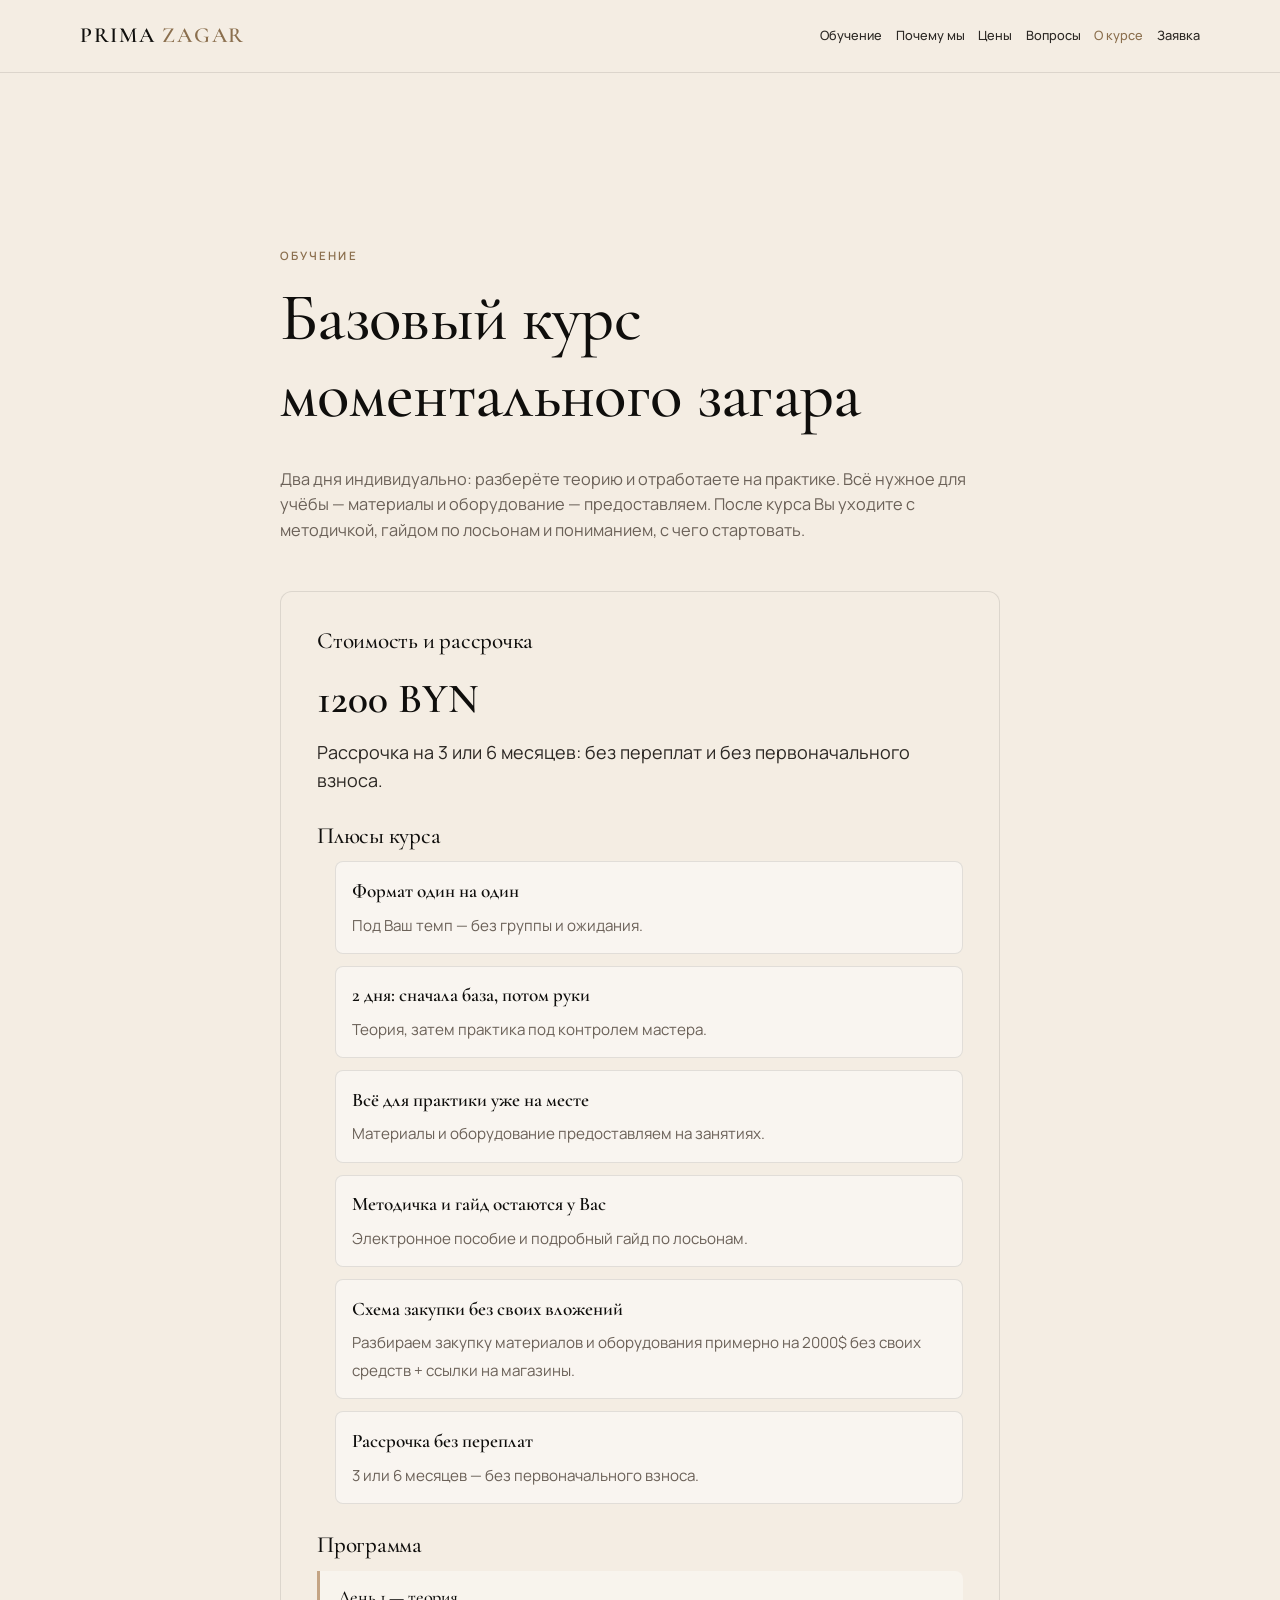
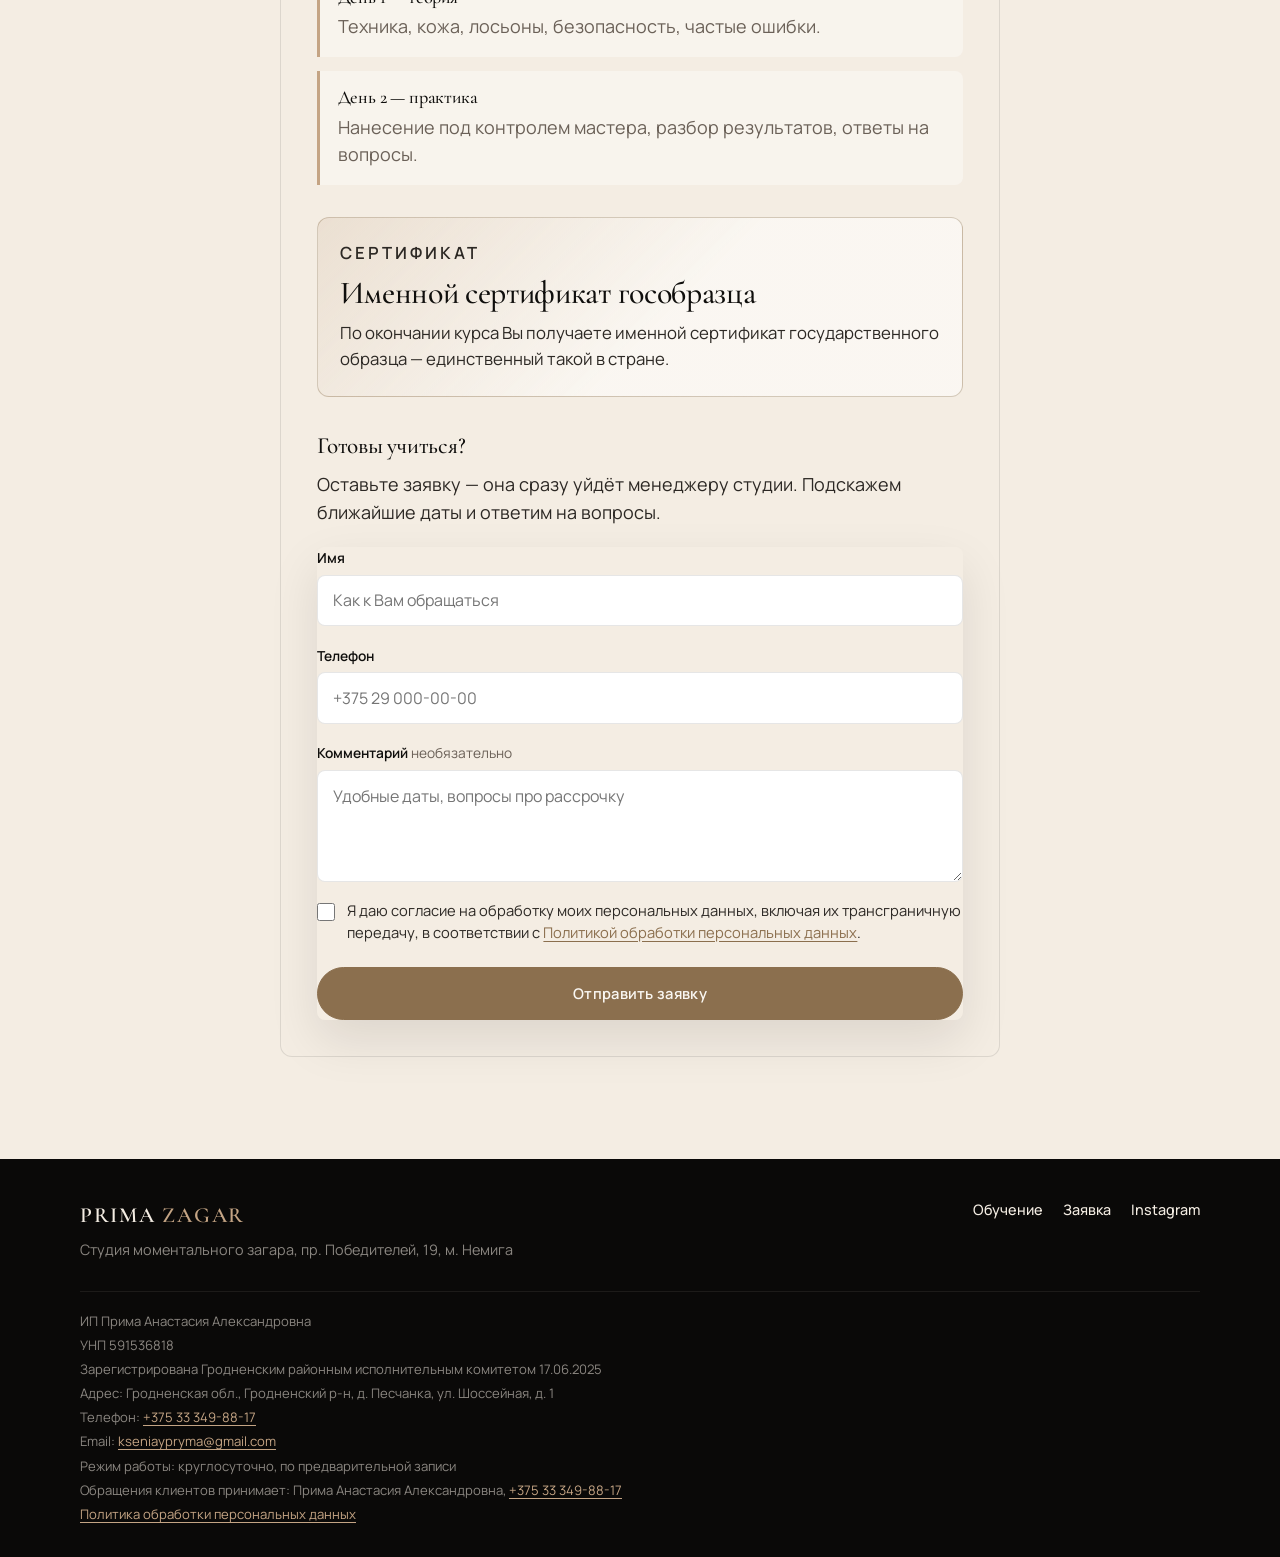
==== commit 72afa9ac: "Self-host Google Fonts (Cormorant Garamond, Manrope) for data-protection compliance" ====
--- a/obuchenie.html
+++ b/obuchenie.html
@@ -5,10 +5,13 @@
   <meta name="viewport" content="width=device-width, initial-scale=1" />
   <title>Обучение моментальному загару — PRIMA ZAGAR | Минск</title>
   <meta name="description" content="Базовый курс моментального загара за 2 дня: теория и практика, рассрочка без переплат, именной сертификат гособразца. 1200 BYN." />
-  <link rel="preconnect" href="https://fonts.googleapis.com" />
-  <link rel="preconnect" href="https://fonts.gstatic.com" crossorigin />
-  <link href="https://fonts.googleapis.com/css2?family=Cormorant+Garamond:ital,wght@0,400;0,500;0,600;0,700;1,400;1,500&family=Manrope:wght@300;400;500;600;700&display=swap" rel="stylesheet" />
-  <link rel="stylesheet" href="styles.css?v=20261003a" />
+  <link rel="icon" href="favicon.ico" sizes="16x16 32x32 48x48" />
+  <link rel="icon" href="favicon.svg" type="image/svg+xml" />
+  <link rel="apple-touch-icon" href="apple-touch-icon.png" />
+  <link rel="icon" type="image/png" sizes="192x192" href="icon-192.png" />
+  <link rel="icon" type="image/png" sizes="512x512" href="icon-512.png" />
+  <link rel="stylesheet" href="fonts/fonts.css">
+  <link rel="stylesheet" href="styles.css?v=20261008a" />
   <!-- deploy 20260926a -->
 </head>
 <body class="page-inner page-obuchenie">
@@ -89,8 +92,8 @@
             <p>По окончании курса Вы получаете именной сертификат государственного образца — единственный такой в стране.</p>
           </div>
 
-          <h2 id="zayavka-obuchenie">Готовы учиться?</h2>
-          <p>Оставьте заявку — она сразу уйдёт менеджеру студии. Подскажем ближайшие даты и ответим на вопросы.</p>
+          <h2 class="lead-invite" id="zayavka-obuchenie">Готовы учиться?</h2>
+          <p class="lead-invite">Оставьте заявку — она сразу уйдёт менеджеру студии. Подскажем ближайшие даты и ответим на вопросы.</p>
 
           <div class="zayavka-card obuchenie-lead" id="leadCard">
             <form class="zayavka-form" id="leadForm" novalidate>
@@ -247,6 +250,11 @@
       function showSuccess(viaBot) {
         form.hidden = true;
         success.hidden = false;
+        /* «Готовы учиться?» asks for the form. The course header stays.
+           Nothing on this page returns to the form, so the invite stays hidden. */
+        document.querySelectorAll('.lead-invite').forEach(function (el) {
+          el.hidden = true;
+        });
         if (successText) {
           successText.textContent = viaBot
             ? 'Мы получили заявку в Telegram и скоро ответим.'
--- a/fonts/fonts.css
+++ b/fonts/fonts.css
@@ -0,0 +1,396 @@
+/* cyrillic-ext */
+@font-face {
+  font-family: 'Cormorant Garamond';
+  font-style: italic;
+  font-weight: 400;
+  font-display: swap;
+  src: url(CormorantGaramond-400i-cyrillic-ext.woff2) format('woff2');
+  unicode-range: U+0460-052F, U+1C80-1C8A, U+20B4, U+2DE0-2DFF, U+A640-A69F, U+FE2E-FE2F;
+}
+/* cyrillic */
+@font-face {
+  font-family: 'Cormorant Garamond';
+  font-style: italic;
+  font-weight: 400;
+  font-display: swap;
+  src: url(CormorantGaramond-400i-cyrillic.woff2) format('woff2');
+  unicode-range: U+0301, U+0400-045F, U+0490-0491, U+04B0-04B1, U+2116;
+}
+/* latin-ext */
+@font-face {
+  font-family: 'Cormorant Garamond';
+  font-style: italic;
+  font-weight: 400;
+  font-display: swap;
+  src: url(CormorantGaramond-400i-latin-ext.woff2) format('woff2');
+  unicode-range: U+0100-02BA, U+02BD-02C5, U+02C7-02CC, U+02CE-02D7, U+02DD-02FF, U+0304, U+0308, U+0329, U+1D00-1DBF, U+1E00-1E9F, U+1EF2-1EFF, U+2020, U+20A0-20AB, U+20AD-20C4, U+2113, U+2C60-2C7F, U+A720-A7FF;
+}
+/* latin */
+@font-face {
+  font-family: 'Cormorant Garamond';
+  font-style: italic;
+  font-weight: 400;
+  font-display: swap;
+  src: url(CormorantGaramond-400i-latin.woff2) format('woff2');
+  unicode-range: U+0000-00FF, U+0131, U+0152-0153, U+02BB-02BC, U+02C6, U+02DA, U+02DC, U+0304, U+0308, U+0329, U+2000-206F, U+20AC, U+2122, U+2191, U+2193, U+2212, U+2215, U+FEFF, U+FFFD;
+}
+/* cyrillic-ext */
+@font-face {
+  font-family: 'Cormorant Garamond';
+  font-style: italic;
+  font-weight: 500;
+  font-display: swap;
+  src: url(CormorantGaramond-500i-cyrillic-ext.woff2) format('woff2');
+  unicode-range: U+0460-052F, U+1C80-1C8A, U+20B4, U+2DE0-2DFF, U+A640-A69F, U+FE2E-FE2F;
+}
+/* cyrillic */
+@font-face {
+  font-family: 'Cormorant Garamond';
+  font-style: italic;
+  font-weight: 500;
+  font-display: swap;
+  src: url(CormorantGaramond-500i-cyrillic.woff2) format('woff2');
+  unicode-range: U+0301, U+0400-045F, U+0490-0491, U+04B0-04B1, U+2116;
+}
+/* latin-ext */
+@font-face {
+  font-family: 'Cormorant Garamond';
+  font-style: italic;
+  font-weight: 500;
+  font-display: swap;
+  src: url(CormorantGaramond-500i-latin-ext.woff2) format('woff2');
+  unicode-range: U+0100-02BA, U+02BD-02C5, U+02C7-02CC, U+02CE-02D7, U+02DD-02FF, U+0304, U+0308, U+0329, U+1D00-1DBF, U+1E00-1E9F, U+1EF2-1EFF, U+2020, U+20A0-20AB, U+20AD-20C4, U+2113, U+2C60-2C7F, U+A720-A7FF;
+}
+/* latin */
+@font-face {
+  font-family: 'Cormorant Garamond';
+  font-style: italic;
+  font-weight: 500;
+  font-display: swap;
+  src: url(CormorantGaramond-500i-latin.woff2) format('woff2');
+  unicode-range: U+0000-00FF, U+0131, U+0152-0153, U+02BB-02BC, U+02C6, U+02DA, U+02DC, U+0304, U+0308, U+0329, U+2000-206F, U+20AC, U+2122, U+2191, U+2193, U+2212, U+2215, U+FEFF, U+FFFD;
+}
+/* cyrillic-ext */
+@font-face {
+  font-family: 'Cormorant Garamond';
+  font-style: normal;
+  font-weight: 400;
+  font-display: swap;
+  src: url(CormorantGaramond-400-cyrillic-ext.woff2) format('woff2');
+  unicode-range: U+0460-052F, U+1C80-1C8A, U+20B4, U+2DE0-2DFF, U+A640-A69F, U+FE2E-FE2F;
+}
+/* cyrillic */
+@font-face {
+  font-family: 'Cormorant Garamond';
+  font-style: normal;
+  font-weight: 400;
+  font-display: swap;
+  src: url(CormorantGaramond-400-cyrillic.woff2) format('woff2');
+  unicode-range: U+0301, U+0400-045F, U+0490-0491, U+04B0-04B1, U+2116;
+}
+/* latin-ext */
+@font-face {
+  font-family: 'Cormorant Garamond';
+  font-style: normal;
+  font-weight: 400;
+  font-display: swap;
+  src: url(CormorantGaramond-400-latin-ext.woff2) format('woff2');
+  unicode-range: U+0100-02BA, U+02BD-02C5, U+02C7-02CC, U+02CE-02D7, U+02DD-02FF, U+0304, U+0308, U+0329, U+1D00-1DBF, U+1E00-1E9F, U+1EF2-1EFF, U+2020, U+20A0-20AB, U+20AD-20C4, U+2113, U+2C60-2C7F, U+A720-A7FF;
+}
+/* latin */
+@font-face {
+  font-family: 'Cormorant Garamond';
+  font-style: normal;
+  font-weight: 400;
+  font-display: swap;
+  src: url(CormorantGaramond-400-latin.woff2) format('woff2');
+  unicode-range: U+0000-00FF, U+0131, U+0152-0153, U+02BB-02BC, U+02C6, U+02DA, U+02DC, U+0304, U+0308, U+0329, U+2000-206F, U+20AC, U+2122, U+2191, U+2193, U+2212, U+2215, U+FEFF, U+FFFD;
+}
+/* cyrillic-ext */
+@font-face {
+  font-family: 'Cormorant Garamond';
+  font-style: normal;
+  font-weight: 500;
+  font-display: swap;
+  src: url(CormorantGaramond-500-cyrillic-ext.woff2) format('woff2');
+  unicode-range: U+0460-052F, U+1C80-1C8A, U+20B4, U+2DE0-2DFF, U+A640-A69F, U+FE2E-FE2F;
+}
+/* cyrillic */
+@font-face {
+  font-family: 'Cormorant Garamond';
+  font-style: normal;
+  font-weight: 500;
+  font-display: swap;
+  src: url(CormorantGaramond-500-cyrillic.woff2) format('woff2');
+  unicode-range: U+0301, U+0400-045F, U+0490-0491, U+04B0-04B1, U+2116;
+}
+/* latin-ext */
+@font-face {
+  font-family: 'Cormorant Garamond';
+  font-style: normal;
+  font-weight: 500;
+  font-display: swap;
+  src: url(CormorantGaramond-500-latin-ext.woff2) format('woff2');
+  unicode-range: U+0100-02BA, U+02BD-02C5, U+02C7-02CC, U+02CE-02D7, U+02DD-02FF, U+0304, U+0308, U+0329, U+1D00-1DBF, U+1E00-1E9F, U+1EF2-1EFF, U+2020, U+20A0-20AB, U+20AD-20C4, U+2113, U+2C60-2C7F, U+A720-A7FF;
+}
+/* latin */
+@font-face {
+  font-family: 'Cormorant Garamond';
+  font-style: normal;
+  font-weight: 500;
+  font-display: swap;
+  src: url(CormorantGaramond-500-latin.woff2) format('woff2');
+  unicode-range: U+0000-00FF, U+0131, U+0152-0153, U+02BB-02BC, U+02C6, U+02DA, U+02DC, U+0304, U+0308, U+0329, U+2000-206F, U+20AC, U+2122, U+2191, U+2193, U+2212, U+2215, U+FEFF, U+FFFD;
+}
+/* cyrillic-ext */
+@font-face {
+  font-family: 'Cormorant Garamond';
+  font-style: normal;
+  font-weight: 600;
+  font-display: swap;
+  src: url(CormorantGaramond-600-cyrillic-ext.woff2) format('woff2');
+  unicode-range: U+0460-052F, U+1C80-1C8A, U+20B4, U+2DE0-2DFF, U+A640-A69F, U+FE2E-FE2F;
+}
+/* cyrillic */
+@font-face {
+  font-family: 'Cormorant Garamond';
+  font-style: normal;
+  font-weight: 600;
+  font-display: swap;
+  src: url(CormorantGaramond-600-cyrillic.woff2) format('woff2');
+  unicode-range: U+0301, U+0400-045F, U+0490-0491, U+04B0-04B1, U+2116;
+}
+/* latin-ext */
+@font-face {
+  font-family: 'Cormorant Garamond';
+  font-style: normal;
+  font-weight: 600;
+  font-display: swap;
+  src: url(CormorantGaramond-600-latin-ext.woff2) format('woff2');
+  unicode-range: U+0100-02BA, U+02BD-02C5, U+02C7-02CC, U+02CE-02D7, U+02DD-02FF, U+0304, U+0308, U+0329, U+1D00-1DBF, U+1E00-1E9F, U+1EF2-1EFF, U+2020, U+20A0-20AB, U+20AD-20C4, U+2113, U+2C60-2C7F, U+A720-A7FF;
+}
+/* latin */
+@font-face {
+  font-family: 'Cormorant Garamond';
+  font-style: normal;
+  font-weight: 600;
+  font-display: swap;
+  src: url(CormorantGaramond-600-latin.woff2) format('woff2');
+  unicode-range: U+0000-00FF, U+0131, U+0152-0153, U+02BB-02BC, U+02C6, U+02DA, U+02DC, U+0304, U+0308, U+0329, U+2000-206F, U+20AC, U+2122, U+2191, U+2193, U+2212, U+2215, U+FEFF, U+FFFD;
+}
+/* cyrillic-ext */
+@font-face {
+  font-family: 'Cormorant Garamond';
+  font-style: normal;
+  font-weight: 700;
+  font-display: swap;
+  src: url(CormorantGaramond-700-cyrillic-ext.woff2) format('woff2');
+  unicode-range: U+0460-052F, U+1C80-1C8A, U+20B4, U+2DE0-2DFF, U+A640-A69F, U+FE2E-FE2F;
+}
+/* cyrillic */
+@font-face {
+  font-family: 'Cormorant Garamond';
+  font-style: normal;
+  font-weight: 700;
+  font-display: swap;
+  src: url(CormorantGaramond-700-cyrillic.woff2) format('woff2');
+  unicode-range: U+0301, U+0400-045F, U+0490-0491, U+04B0-04B1, U+2116;
+}
+/* latin-ext */
+@font-face {
+  font-family: 'Cormorant Garamond';
+  font-style: normal;
+  font-weight: 700;
+  font-display: swap;
+  src: url(CormorantGaramond-700-latin-ext.woff2) format('woff2');
+  unicode-range: U+0100-02BA, U+02BD-02C5, U+02C7-02CC, U+02CE-02D7, U+02DD-02FF, U+0304, U+0308, U+0329, U+1D00-1DBF, U+1E00-1E9F, U+1EF2-1EFF, U+2020, U+20A0-20AB, U+20AD-20C4, U+2113, U+2C60-2C7F, U+A720-A7FF;
+}
+/* latin */
+@font-face {
+  font-family: 'Cormorant Garamond';
+  font-style: normal;
+  font-weight: 700;
+  font-display: swap;
+  src: url(CormorantGaramond-700-latin.woff2) format('woff2');
+  unicode-range: U+0000-00FF, U+0131, U+0152-0153, U+02BB-02BC, U+02C6, U+02DA, U+02DC, U+0304, U+0308, U+0329, U+2000-206F, U+20AC, U+2122, U+2191, U+2193, U+2212, U+2215, U+FEFF, U+FFFD;
+}
+/* cyrillic-ext */
+@font-face {
+  font-family: 'Manrope';
+  font-style: normal;
+  font-weight: 300;
+  font-display: swap;
+  src: url(Manrope-300-cyrillic-ext.woff2) format('woff2');
+  unicode-range: U+0460-052F, U+1C80-1C8A, U+20B4, U+2DE0-2DFF, U+A640-A69F, U+FE2E-FE2F;
+}
+/* cyrillic */
+@font-face {
+  font-family: 'Manrope';
+  font-style: normal;
+  font-weight: 300;
+  font-display: swap;
+  src: url(Manrope-300-cyrillic.woff2) format('woff2');
+  unicode-range: U+0301, U+0400-045F, U+0490-0491, U+04B0-04B1, U+2116;
+}
+/* latin-ext */
+@font-face {
+  font-family: 'Manrope';
+  font-style: normal;
+  font-weight: 300;
+  font-display: swap;
+  src: url(Manrope-300-latin-ext.woff2) format('woff2');
+  unicode-range: U+0100-02BA, U+02BD-02C5, U+02C7-02CC, U+02CE-02D7, U+02DD-02FF, U+0304, U+0308, U+0329, U+1D00-1DBF, U+1E00-1E9F, U+1EF2-1EFF, U+2020, U+20A0-20AB, U+20AD-20C4, U+2113, U+2C60-2C7F, U+A720-A7FF;
+}
+/* latin */
+@font-face {
+  font-family: 'Manrope';
+  font-style: normal;
+  font-weight: 300;
+  font-display: swap;
+  src: url(Manrope-300-latin.woff2) format('woff2');
+  unicode-range: U+0000-00FF, U+0131, U+0152-0153, U+02BB-02BC, U+02C6, U+02DA, U+02DC, U+0304, U+0308, U+0329, U+2000-206F, U+20AC, U+2122, U+2191, U+2193, U+2212, U+2215, U+FEFF, U+FFFD;
+}
+/* cyrillic-ext */
+@font-face {
+  font-family: 'Manrope';
+  font-style: normal;
+  font-weight: 400;
+  font-display: swap;
+  src: url(Manrope-400-cyrillic-ext.woff2) format('woff2');
+  unicode-range: U+0460-052F, U+1C80-1C8A, U+20B4, U+2DE0-2DFF, U+A640-A69F, U+FE2E-FE2F;
+}
+/* cyrillic */
+@font-face {
+  font-family: 'Manrope';
+  font-style: normal;
+  font-weight: 400;
+  font-display: swap;
+  src: url(Manrope-400-cyrillic.woff2) format('woff2');
+  unicode-range: U+0301, U+0400-045F, U+0490-0491, U+04B0-04B1, U+2116;
+}
+/* latin-ext */
+@font-face {
+  font-family: 'Manrope';
+  font-style: normal;
+  font-weight: 400;
+  font-display: swap;
+  src: url(Manrope-400-latin-ext.woff2) format('woff2');
+  unicode-range: U+0100-02BA, U+02BD-02C5, U+02C7-02CC, U+02CE-02D7, U+02DD-02FF, U+0304, U+0308, U+0329, U+1D00-1DBF, U+1E00-1E9F, U+1EF2-1EFF, U+2020, U+20A0-20AB, U+20AD-20C4, U+2113, U+2C60-2C7F, U+A720-A7FF;
+}
+/* latin */
+@font-face {
+  font-family: 'Manrope';
+  font-style: normal;
+  font-weight: 400;
+  font-display: swap;
+  src: url(Manrope-400-latin.woff2) format('woff2');
+  unicode-range: U+0000-00FF, U+0131, U+0152-0153, U+02BB-02BC, U+02C6, U+02DA, U+02DC, U+0304, U+0308, U+0329, U+2000-206F, U+20AC, U+2122, U+2191, U+2193, U+2212, U+2215, U+FEFF, U+FFFD;
+}
+/* cyrillic-ext */
+@font-face {
+  font-family: 'Manrope';
+  font-style: normal;
+  font-weight: 500;
+  font-display: swap;
+  src: url(Manrope-500-cyrillic-ext.woff2) format('woff2');
+  unicode-range: U+0460-052F, U+1C80-1C8A, U+20B4, U+2DE0-2DFF, U+A640-A69F, U+FE2E-FE2F;
+}
+/* cyrillic */
+@font-face {
+  font-family: 'Manrope';
+  font-style: normal;
+  font-weight: 500;
+  font-display: swap;
+  src: url(Manrope-500-cyrillic.woff2) format('woff2');
+  unicode-range: U+0301, U+0400-045F, U+0490-0491, U+04B0-04B1, U+2116;
+}
+/* latin-ext */
+@font-face {
+  font-family: 'Manrope';
+  font-style: normal;
+  font-weight: 500;
+  font-display: swap;
+  src: url(Manrope-500-latin-ext.woff2) format('woff2');
+  unicode-range: U+0100-02BA, U+02BD-02C5, U+02C7-02CC, U+02CE-02D7, U+02DD-02FF, U+0304, U+0308, U+0329, U+1D00-1DBF, U+1E00-1E9F, U+1EF2-1EFF, U+2020, U+20A0-20AB, U+20AD-20C4, U+2113, U+2C60-2C7F, U+A720-A7FF;
+}
+/* latin */
+@font-face {
+  font-family: 'Manrope';
+  font-style: normal;
+  font-weight: 500;
+  font-display: swap;
+  src: url(Manrope-500-latin.woff2) format('woff2');
+  unicode-range: U+0000-00FF, U+0131, U+0152-0153, U+02BB-02BC, U+02C6, U+02DA, U+02DC, U+0304, U+0308, U+0329, U+2000-206F, U+20AC, U+2122, U+2191, U+2193, U+2212, U+2215, U+FEFF, U+FFFD;
+}
+/* cyrillic-ext */
+@font-face {
+  font-family: 'Manrope';
+  font-style: normal;
+  font-weight: 600;
+  font-display: swap;
+  src: url(Manrope-600-cyrillic-ext.woff2) format('woff2');
+  unicode-range: U+0460-052F, U+1C80-1C8A, U+20B4, U+2DE0-2DFF, U+A640-A69F, U+FE2E-FE2F;
+}
+/* cyrillic */
+@font-face {
+  font-family: 'Manrope';
+  font-style: normal;
+  font-weight: 600;
+  font-display: swap;
+  src: url(Manrope-600-cyrillic.woff2) format('woff2');
+  unicode-range: U+0301, U+0400-045F, U+0490-0491, U+04B0-04B1, U+2116;
+}
+/* latin-ext */
+@font-face {
+  font-family: 'Manrope';
+  font-style: normal;
+  font-weight: 600;
+  font-display: swap;
+  src: url(Manrope-600-latin-ext.woff2) format('woff2');
+  unicode-range: U+0100-02BA, U+02BD-02C5, U+02C7-02CC, U+02CE-02D7, U+02DD-02FF, U+0304, U+0308, U+0329, U+1D00-1DBF, U+1E00-1E9F, U+1EF2-1EFF, U+2020, U+20A0-20AB, U+20AD-20C4, U+2113, U+2C60-2C7F, U+A720-A7FF;
+}
+/* latin */
+@font-face {
+  font-family: 'Manrope';
+  font-style: normal;
+  font-weight: 600;
+  font-display: swap;
+  src: url(Manrope-600-latin.woff2) format('woff2');
+  unicode-range: U+0000-00FF, U+0131, U+0152-0153, U+02BB-02BC, U+02C6, U+02DA, U+02DC, U+0304, U+0308, U+0329, U+2000-206F, U+20AC, U+2122, U+2191, U+2193, U+2212, U+2215, U+FEFF, U+FFFD;
+}
+/* cyrillic-ext */
+@font-face {
+  font-family: 'Manrope';
+  font-style: normal;
+  font-weight: 700;
+  font-display: swap;
+  src: url(Manrope-700-cyrillic-ext.woff2) format('woff2');
+  unicode-range: U+0460-052F, U+1C80-1C8A, U+20B4, U+2DE0-2DFF, U+A640-A69F, U+FE2E-FE2F;
+}
+/* cyrillic */
+@font-face {
+  font-family: 'Manrope';
+  font-style: normal;
+  font-weight: 700;
+  font-display: swap;
+  src: url(Manrope-700-cyrillic.woff2) format('woff2');
+  unicode-range: U+0301, U+0400-045F, U+0490-0491, U+04B0-04B1, U+2116;
+}
+/* latin-ext */
+@font-face {
+  font-family: 'Manrope';
+  font-style: normal;
+  font-weight: 700;
+  font-display: swap;
+  src: url(Manrope-700-latin-ext.woff2) format('woff2');
+  unicode-range: U+0100-02BA, U+02BD-02C5, U+02C7-02CC, U+02CE-02D7, U+02DD-02FF, U+0304, U+0308, U+0329, U+1D00-1DBF, U+1E00-1E9F, U+1EF2-1EFF, U+2020, U+20A0-20AB, U+20AD-20C4, U+2113, U+2C60-2C7F, U+A720-A7FF;
+}
+/* latin */
+@font-face {
+  font-family: 'Manrope';
+  font-style: normal;
+  font-weight: 700;
+  font-display: swap;
+  src: url(Manrope-700-latin.woff2) format('woff2');
+  unicode-range: U+0000-00FF, U+0131, U+0152-0153, U+02BB-02BC, U+02C6, U+02DA, U+02DC, U+0304, U+0308, U+0329, U+2000-206F, U+20AC, U+2122, U+2191, U+2193, U+2212, U+2215, U+FEFF, U+FFFD;
+}
--- a/styles.css
+++ b/styles.css
@@ -1331,6 +1331,12 @@
   margin-bottom: 2rem;
 }
 
+/* The intro is only for the empty form. [hidden] must win if a display rule is added later. */
+.zayavka-head[hidden],
+.lead-invite[hidden] {
+  display: none;
+}
+
 .zayavka-head h1 {
   font-size: clamp(2.2rem, 5vw, 3.2rem);
 }
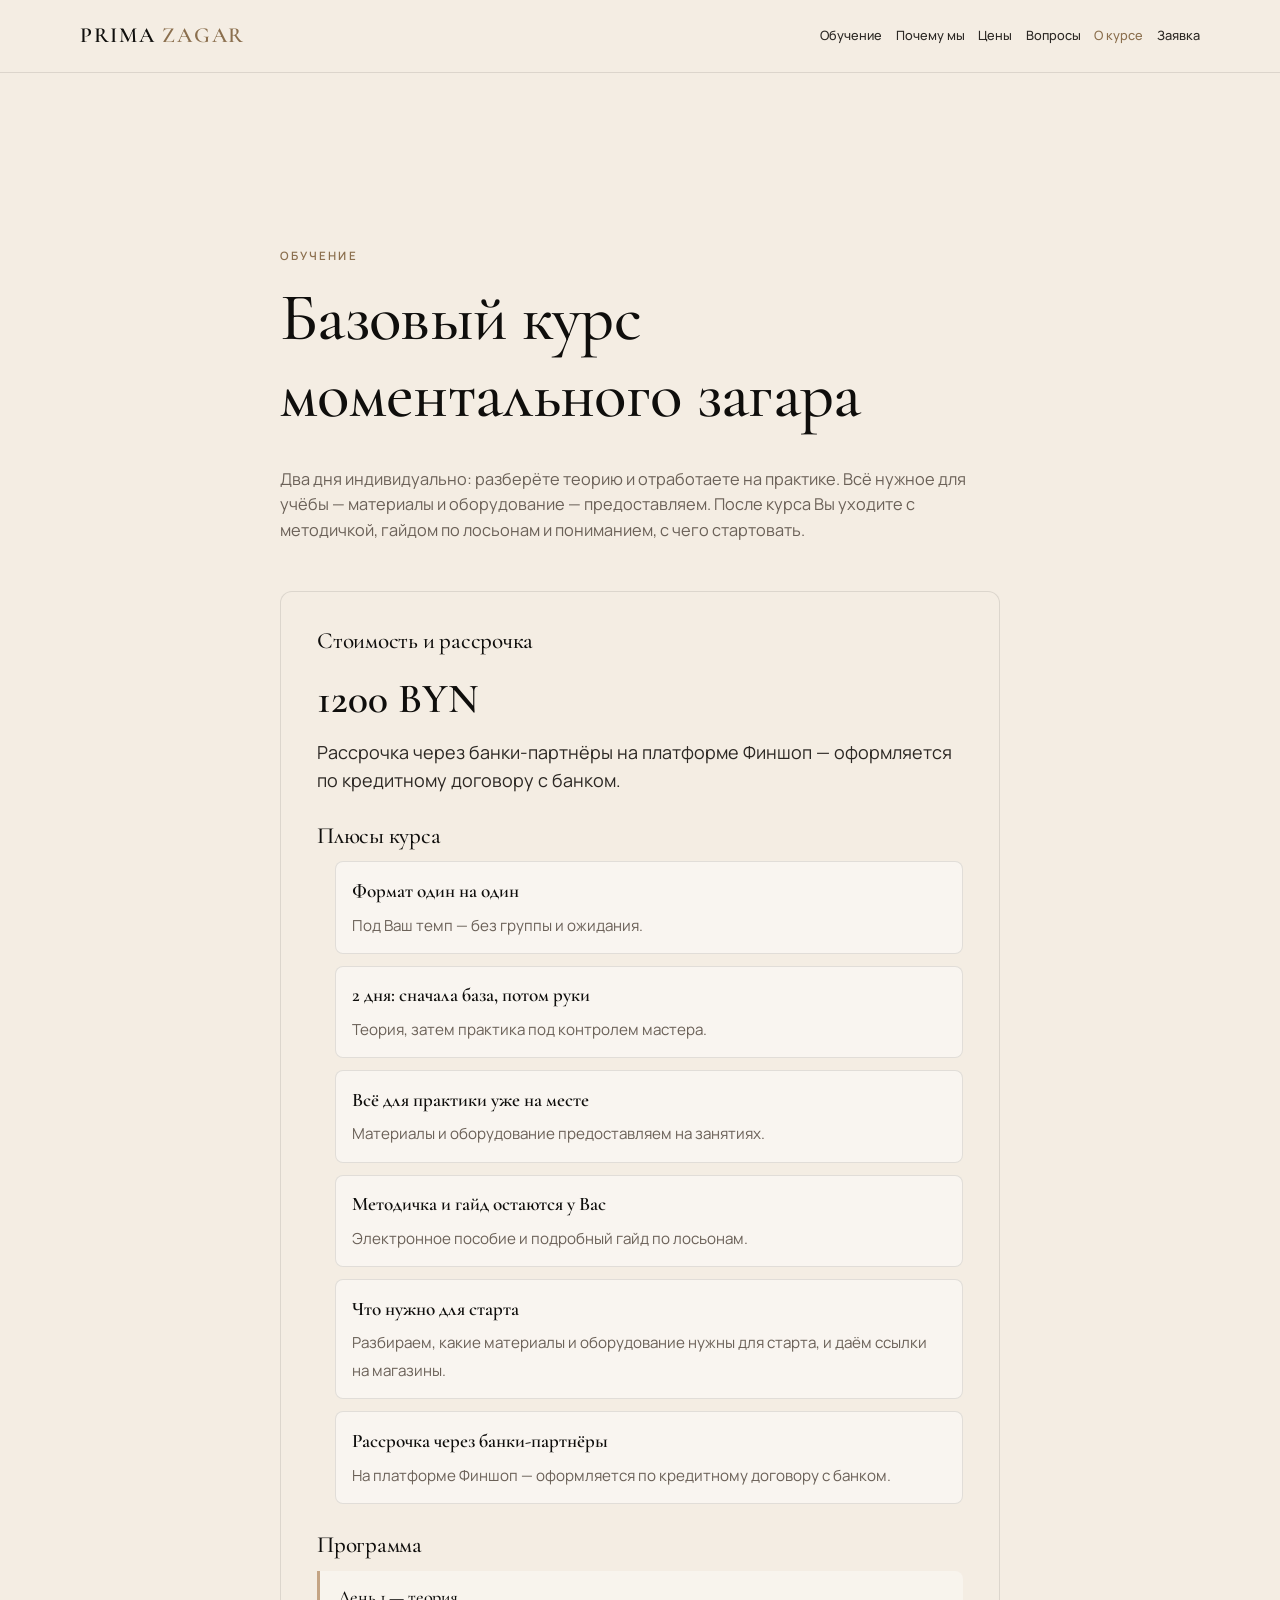
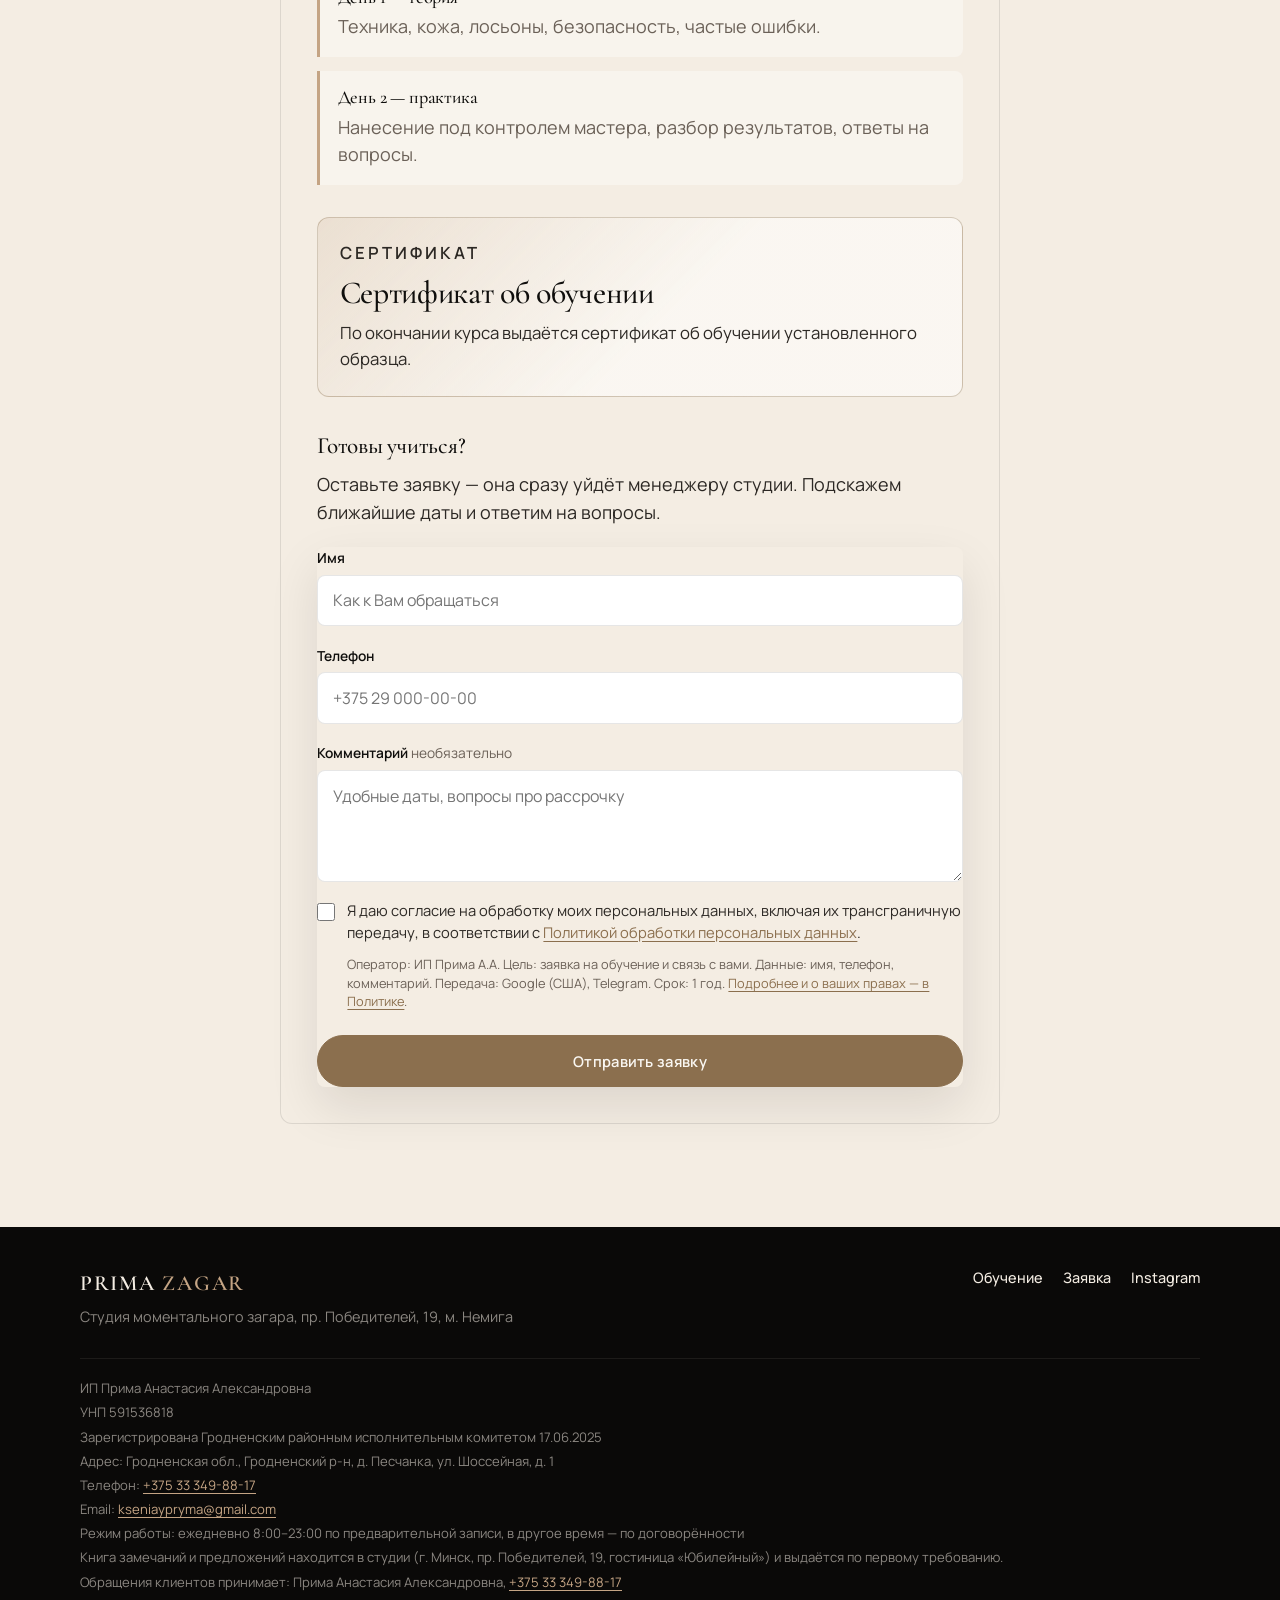
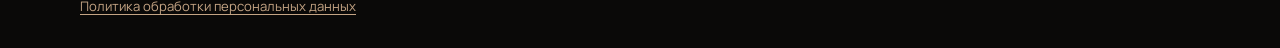
==== commit 845eb071: "Align site copy with Belarus advertising and personal-data rules. Replace installment, certificate, " ====
--- a/obuchenie.html
+++ b/obuchenie.html
@@ -4,14 +4,14 @@
   <meta charset="UTF-8" />
   <meta name="viewport" content="width=device-width, initial-scale=1" />
   <title>Обучение моментальному загару — PRIMA ZAGAR | Минск</title>
-  <meta name="description" content="Базовый курс моментального загара за 2 дня: теория и практика, рассрочка без переплат, именной сертификат гособразца. 1200 BYN." />
+  <meta name="description" content="Базовый курс моментального загара за 2 дня: теория и практика, сертификат об обучении. 1200 BYN." />
   <link rel="icon" href="favicon.ico" sizes="16x16 32x32 48x48" />
   <link rel="icon" href="favicon.svg" type="image/svg+xml" />
   <link rel="apple-touch-icon" href="apple-touch-icon.png" />
   <link rel="icon" type="image/png" sizes="192x192" href="icon-192.png" />
   <link rel="icon" type="image/png" sizes="512x512" href="icon-512.png" />
   <link rel="stylesheet" href="fonts/fonts.css">
-  <link rel="stylesheet" href="styles.css?v=20261008a" />
+  <link rel="stylesheet" href="styles.css?v=20261011a" />
   <!-- deploy 20260926a -->
 </head>
 <body class="page-inner page-obuchenie">
@@ -44,7 +44,7 @@
         <div class="obuchenie-card">
           <h2>Стоимость и рассрочка</h2>
           <p class="obuchenie-price">1200 BYN</p>
-          <p>Рассрочка на 3 или 6 месяцев: без переплат и без первоначального взноса.</p>
+          <p>Рассрочка через банки-партнёры на платформе Финшоп — оформляется по кредитному договору с банком.</p>
 
           <h2>Плюсы курса</h2>
           <ul class="obuchenie-pros">
@@ -65,12 +65,12 @@
               <span>Электронное пособие и подробный гайд по лосьонам.</span>
             </li>
             <li>
-              <strong>Схема закупки без своих вложений</strong>
-              <span>Разбираем закупку материалов и оборудования примерно на 2000$ без своих средств + ссылки на магазины.</span>
-            </li>
-            <li>
-              <strong>Рассрочка без переплат</strong>
-              <span>3 или 6 месяцев — без первоначального взноса.</span>
+              <strong>Что нужно для старта</strong>
+              <span>Разбираем, какие материалы и оборудование нужны для старта, и даём ссылки на магазины.</span>
+            </li>
+            <li>
+              <strong>Рассрочка через банки-партнёры</strong>
+              <span>На платформе Финшоп — оформляется по кредитному договору с банком.</span>
             </li>
           </ul>
 
@@ -88,8 +88,8 @@
 
           <div class="obuchenie-cert">
             <p class="eyebrow">Сертификат</p>
-            <h2>Именной сертификат гособразца</h2>
-            <p>По окончании курса Вы получаете именной сертификат государственного образца — единственный такой в стране.</p>
+            <h2>Сертификат об обучении</h2>
+            <p>По окончании курса выдаётся сертификат об обучении установленного образца.</p>
           </div>
 
           <h2 class="lead-invite" id="zayavka-obuchenie">Готовы учиться?</h2>
@@ -116,6 +116,7 @@
                   <input id="consent" name="consent" type="checkbox" value="true" required />
                   <span>Я даю согласие на обработку моих персональных данных, включая их трансграничную передачу, в соответствии с <a href="privacy.html" target="_blank" rel="noopener">Политикой обработки персональных данных</a>.</span>
                 </label>
+                <p class="consent-summary">Оператор: ИП Прима А.А. Цель: заявка на обучение и связь с вами. Данные: имя, телефон, комментарий. Передача: Google (США), Telegram. Срок: 1 год. <a href="privacy.html" target="_blank" rel="noopener">Подробнее и о ваших правах — в Политике</a>.</p>
                 <p class="field-error" id="consentError" hidden>Отметьте согласие на обработку персональных данных.</p>
               </div>
               <button class="btn btn-primary" type="submit" id="submitBtn">Отправить заявку</button>
@@ -153,7 +154,8 @@
         <p>Адрес: Гродненская обл., Гродненский р-н, д.&nbsp;Песчанка, ул.&nbsp;Шоссейная, д.&nbsp;1</p>
         <p>Телефон: <a href="tel:+375333498817">+375 33 349-88-17</a></p>
         <p>Email: <a href="mailto:kseniaypryma@gmail.com">kseniaypryma@gmail.com</a></p>
-        <p>Режим работы: круглосуточно, по предварительной записи</p>
+        <p>Режим работы: ежедневно 8:00–23:00 по предварительной записи, в другое время — по договорённости</p>
+        <p>Книга замечаний и предложений находится в студии (г. Минск, пр. Победителей, 19, гостиница «Юбилейный») и выдаётся по первому требованию.</p>
         <p>Обращения клиентов принимает: Прима Анастасия Александровна, <a href="tel:+375333498817">+375 33 349-88-17</a></p>
         <p><a href="privacy.html">Политика обработки персональных данных</a></p>
       </div>
--- a/styles.css
+++ b/styles.css
@@ -1439,6 +1439,24 @@
   outline-offset: 2px;
 }
 
+.consent-summary {
+  margin: 0.35rem 0 0;
+  padding-left: calc(1.15rem + 0.75rem);
+  font-size: 0.8rem;
+  line-height: 1.45;
+  color: var(--muted);
+}
+
+.consent-summary a {
+  color: var(--bronze-deep);
+  text-decoration: underline;
+  text-underline-offset: 3px;
+}
+
+.consent-summary a:hover {
+  color: var(--ink);
+}
+
 .field-row {
   display: grid;
   grid-template-columns: 1fr 1fr;
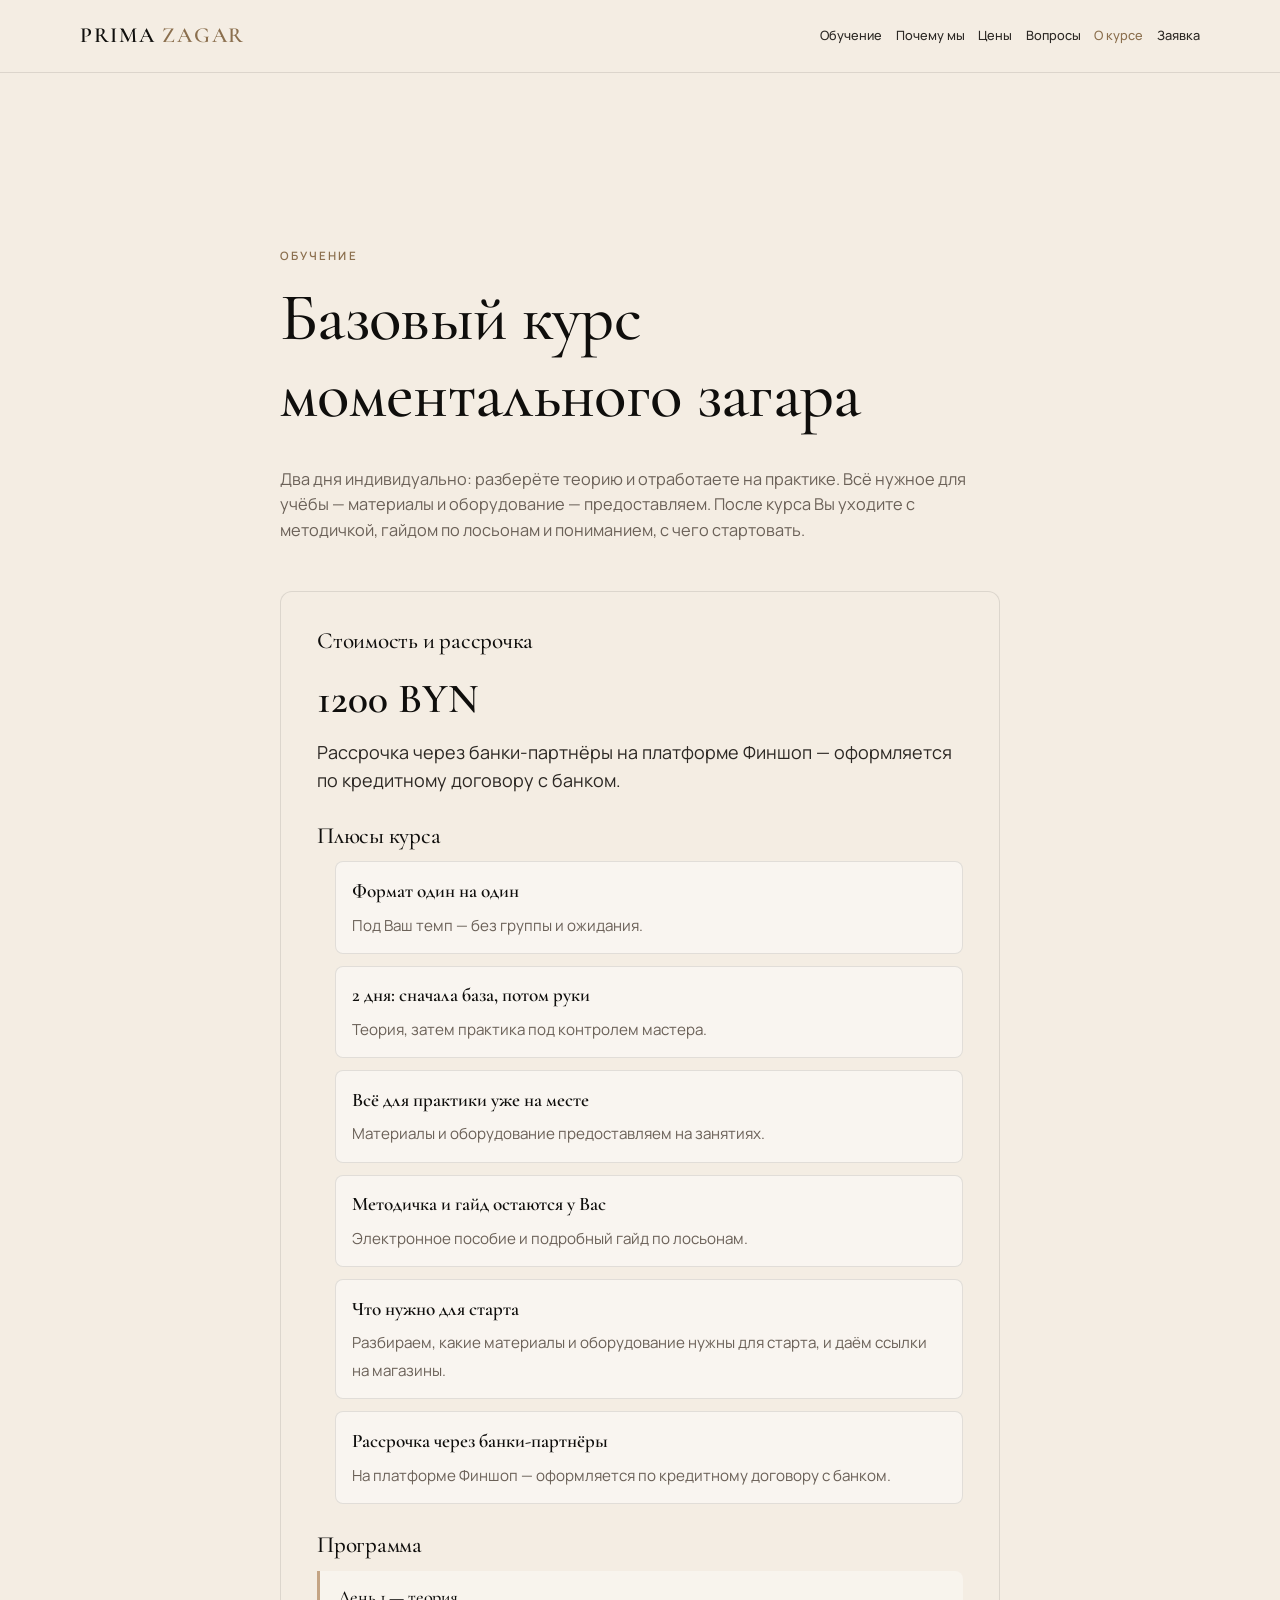
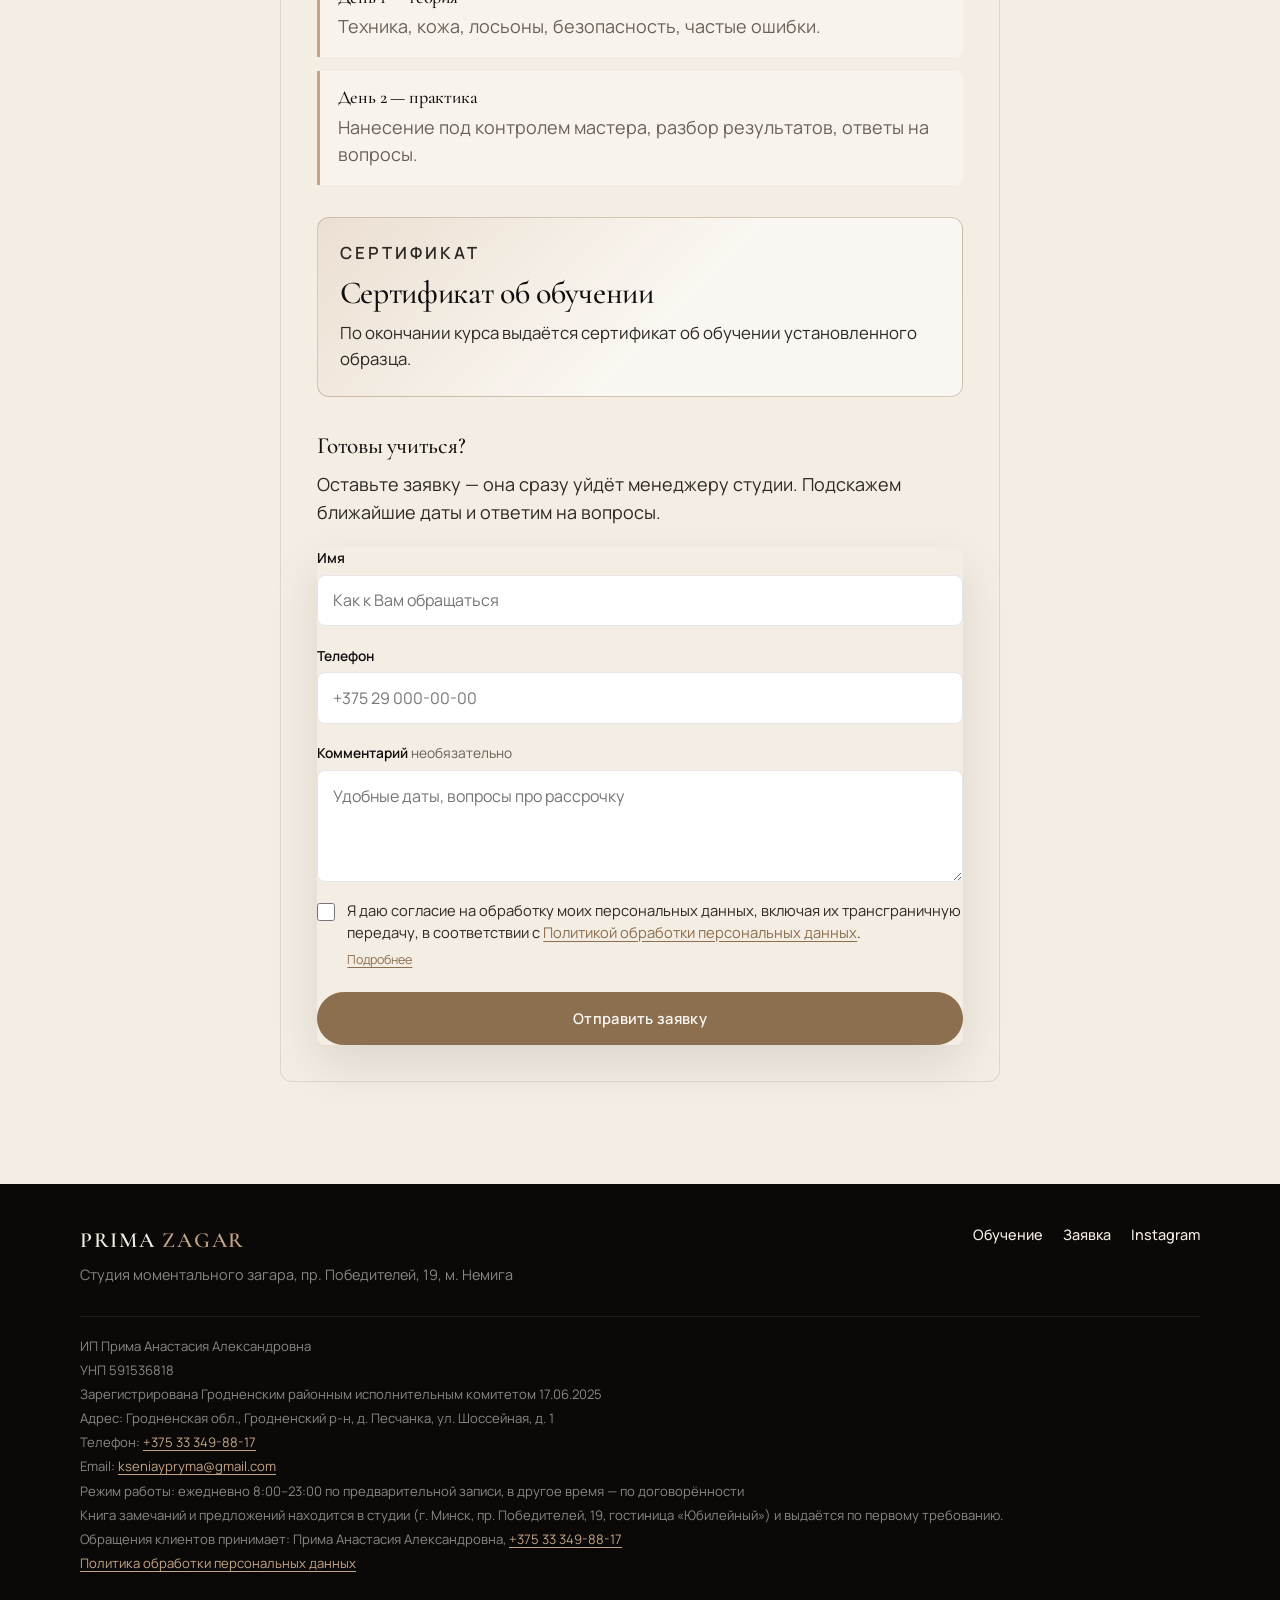
==== commit 5434240d: "Drop the site discount and restore the original tan claims. Replace the long consent summary with a " ====
--- a/obuchenie.html
+++ b/obuchenie.html
@@ -11,7 +11,7 @@
   <link rel="icon" type="image/png" sizes="192x192" href="icon-192.png" />
   <link rel="icon" type="image/png" sizes="512x512" href="icon-512.png" />
   <link rel="stylesheet" href="fonts/fonts.css">
-  <link rel="stylesheet" href="styles.css?v=20261011a" />
+  <link rel="stylesheet" href="styles.css?v=20261012a" />
   <!-- deploy 20260926a -->
 </head>
 <body class="page-inner page-obuchenie">
@@ -116,7 +116,7 @@
                   <input id="consent" name="consent" type="checkbox" value="true" required />
                   <span>Я даю согласие на обработку моих персональных данных, включая их трансграничную передачу, в соответствии с <a href="privacy.html" target="_blank" rel="noopener">Политикой обработки персональных данных</a>.</span>
                 </label>
-                <p class="consent-summary">Оператор: ИП Прима А.А. Цель: заявка на обучение и связь с вами. Данные: имя, телефон, комментарий. Передача: Google (США), Telegram. Срок: 1 год. <a href="privacy.html" target="_blank" rel="noopener">Подробнее и о ваших правах — в Политике</a>.</p>
+                <p class="consent-more"><a href="privacy.html" target="_blank" rel="noopener">Подробнее</a></p>
                 <p class="field-error" id="consentError" hidden>Отметьте согласие на обработку персональных данных.</p>
               </div>
               <button class="btn btn-primary" type="submit" id="submitBtn">Отправить заявку</button>
--- a/styles.css
+++ b/styles.css
@@ -1439,21 +1439,20 @@
   outline-offset: 2px;
 }
 
-.consent-summary {
-  margin: 0.35rem 0 0;
+.consent-more {
+  margin: 0.15rem 0 0;
   padding-left: calc(1.15rem + 0.75rem);
-  font-size: 0.8rem;
-  line-height: 1.45;
-  color: var(--muted);
-}
-
-.consent-summary a {
+  font-size: 0.78rem;
+  line-height: 1.3;
+}
+
+.consent-more a {
   color: var(--bronze-deep);
   text-decoration: underline;
   text-underline-offset: 3px;
 }
 
-.consent-summary a:hover {
+.consent-more a:hover {
   color: var(--ink);
 }
 
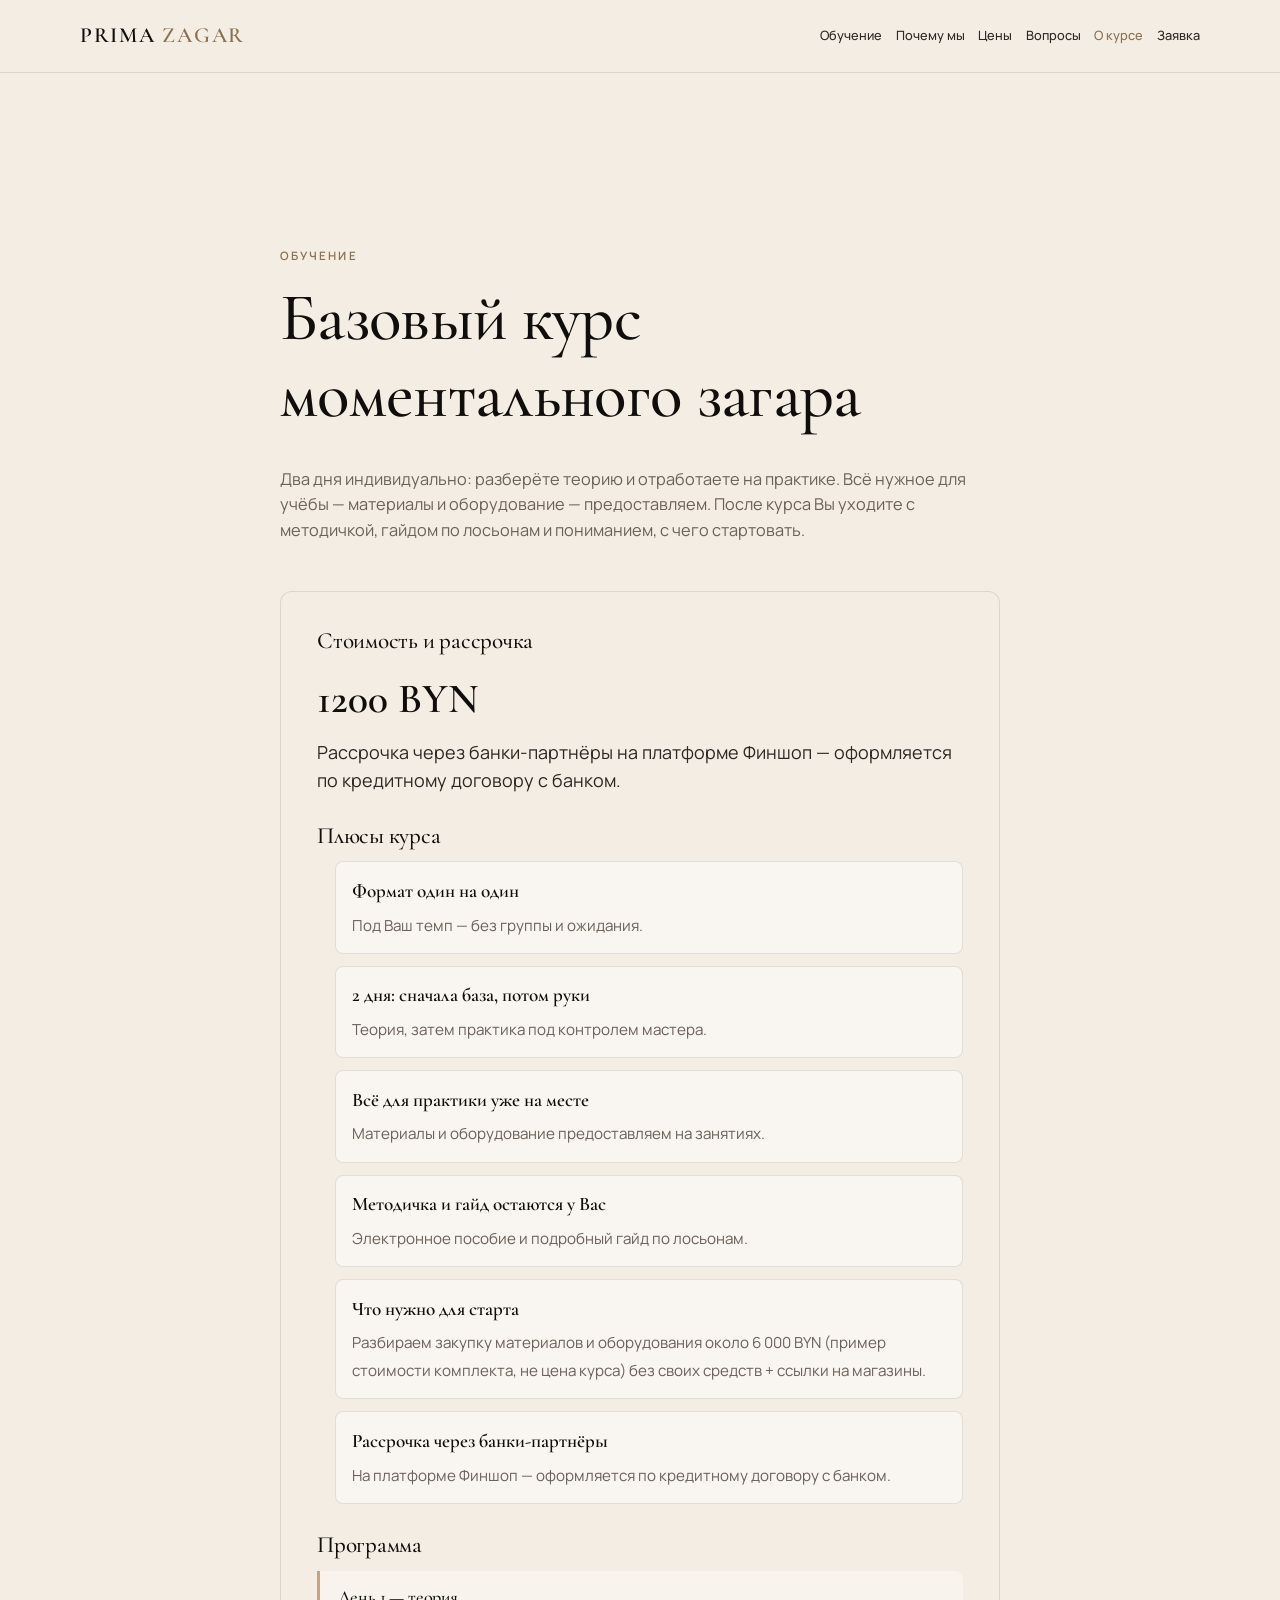
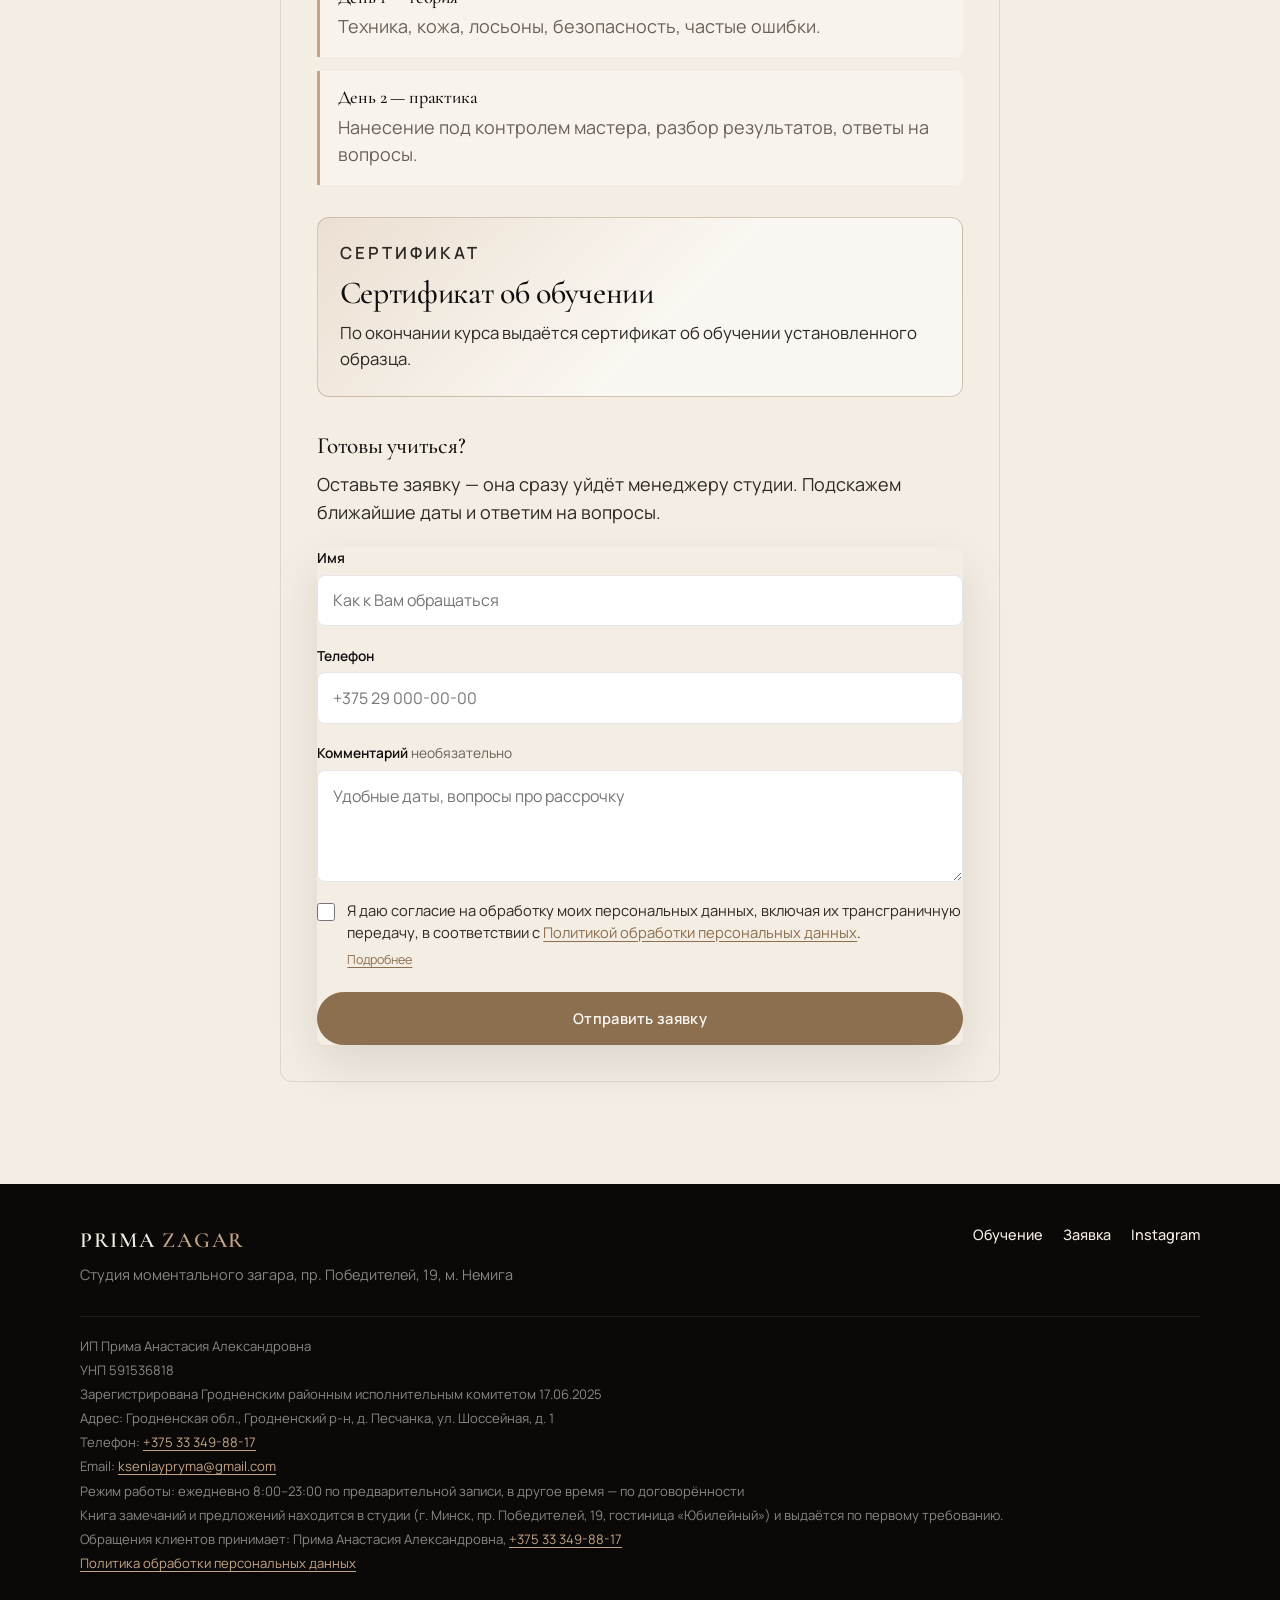
==== commit f7f438ff: "Restore the training equipment-cost example in Belarusian rubles. Co-authored-by: Datura_Demo <konch" ====
--- a/obuchenie.html
+++ b/obuchenie.html
@@ -66,7 +66,7 @@
             </li>
             <li>
               <strong>Что нужно для старта</strong>
-              <span>Разбираем, какие материалы и оборудование нужны для старта, и даём ссылки на магазины.</span>
+              <span>Разбираем закупку материалов и оборудования около 6&nbsp;000&nbsp;BYN (пример стоимости комплекта, не цена курса) без своих средств + ссылки на магазины.</span>
             </li>
             <li>
               <strong>Рассрочка через банки-партнёры</strong>
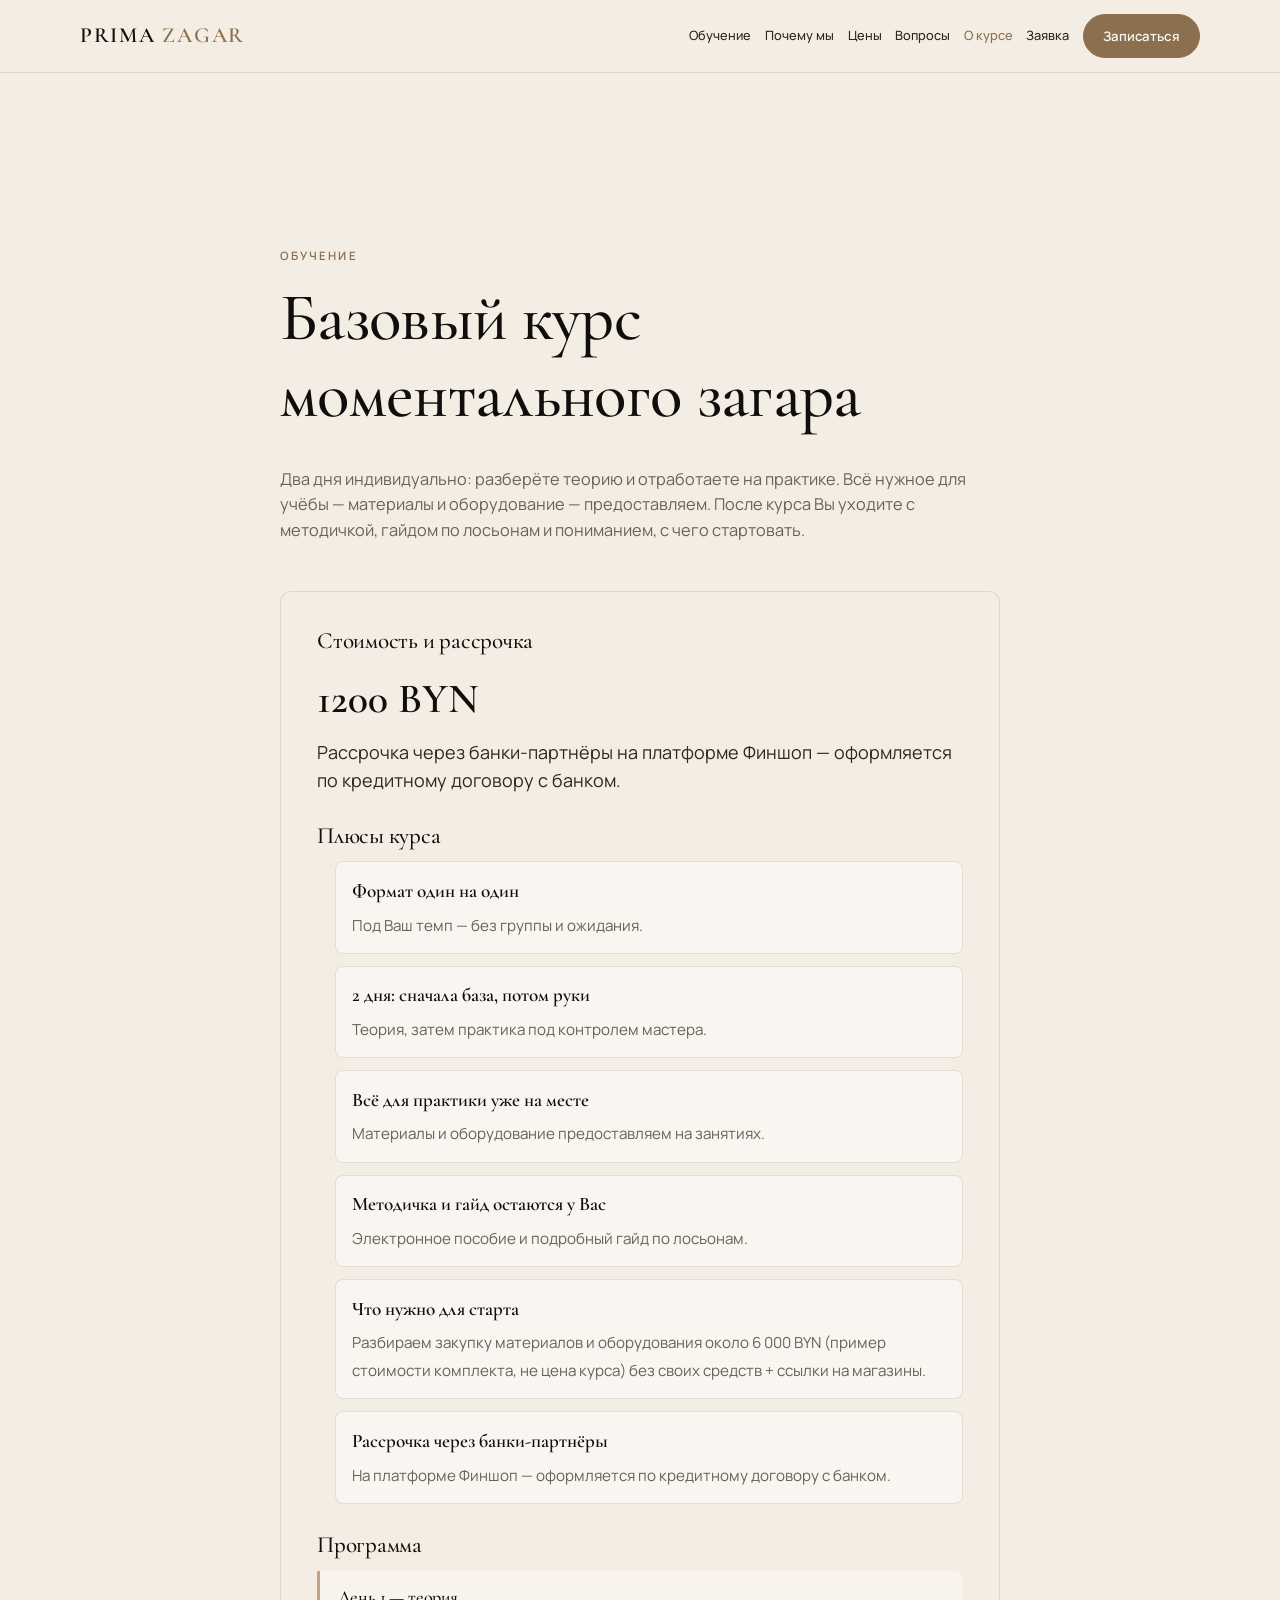
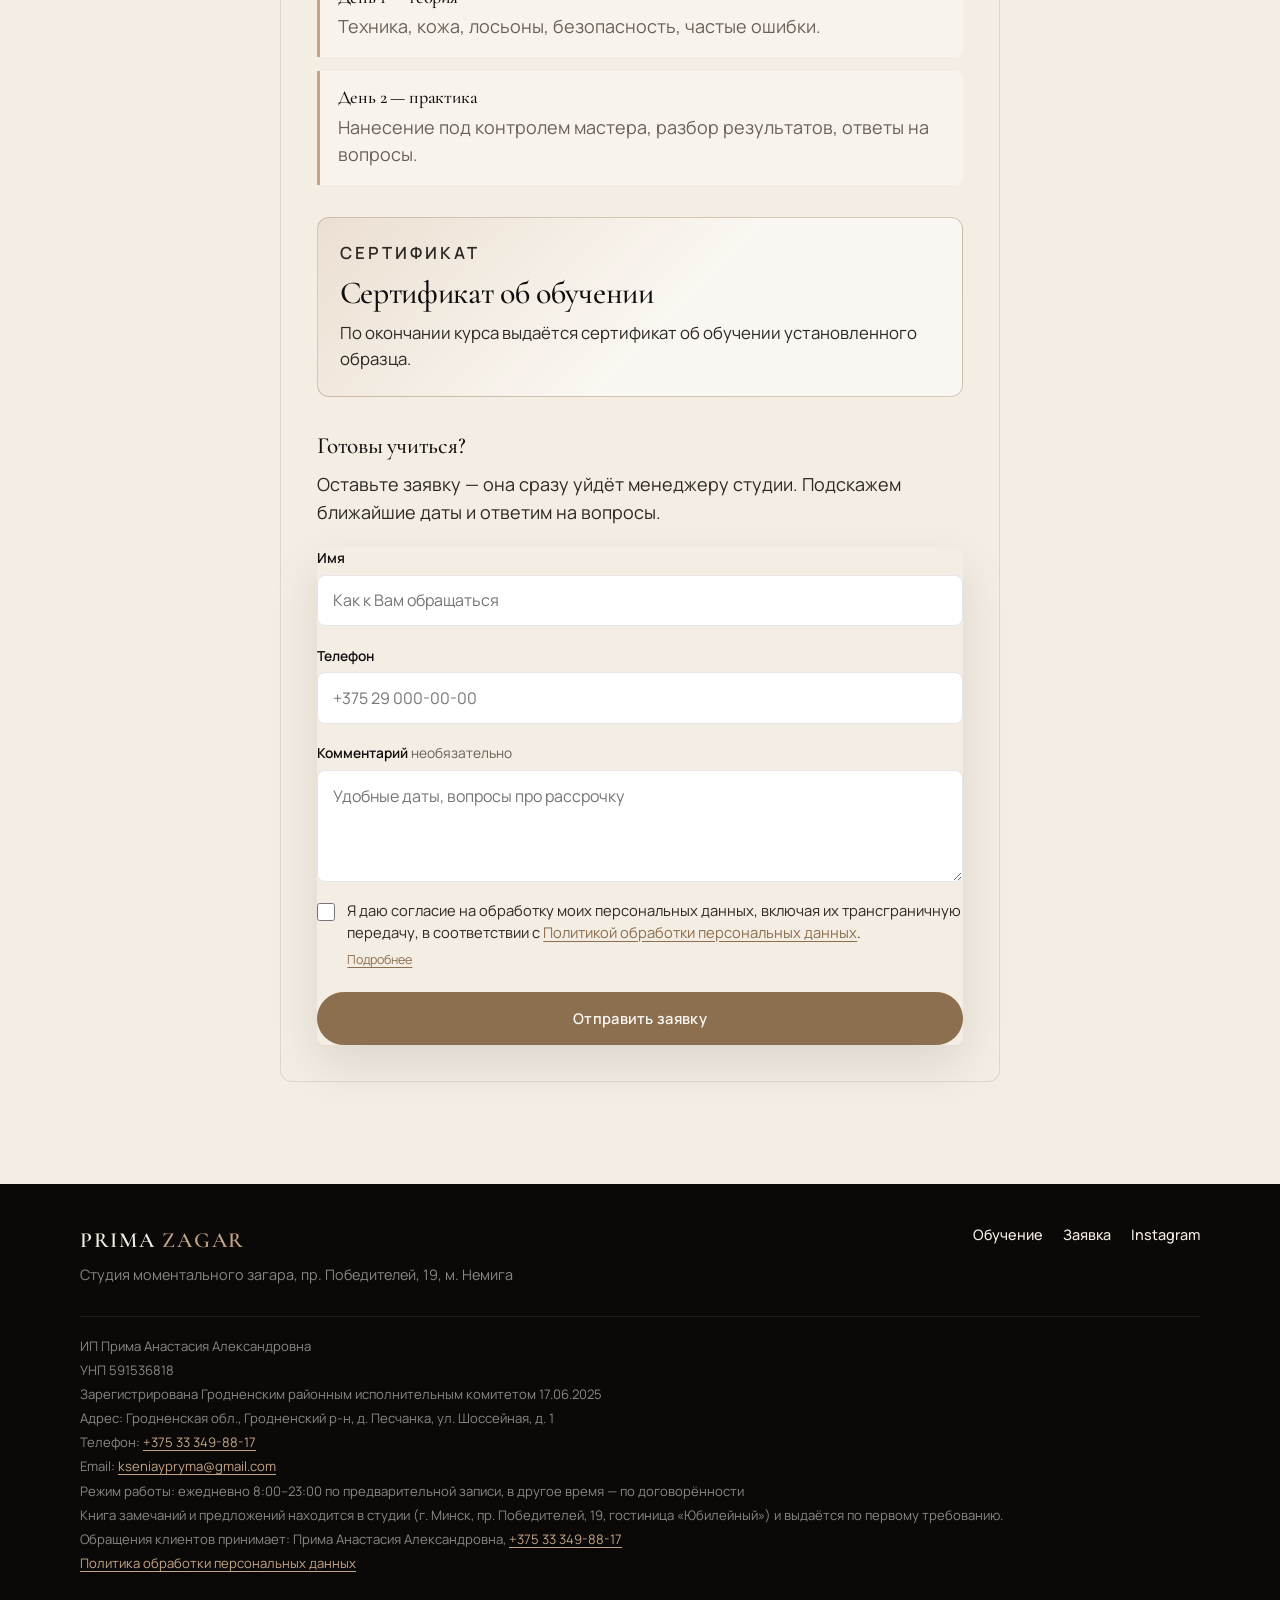
==== commit 3874c7de: "Style the desktop header booking link as a pill button. Co-authored-by: Datura_Demo <konchaarsenia-a" ====
--- a/obuchenie.html
+++ b/obuchenie.html
@@ -11,7 +11,7 @@
   <link rel="icon" type="image/png" sizes="192x192" href="icon-192.png" />
   <link rel="icon" type="image/png" sizes="512x512" href="icon-512.png" />
   <link rel="stylesheet" href="fonts/fonts.css">
-  <link rel="stylesheet" href="styles.css?v=20261012a" />
+  <link rel="stylesheet" href="styles.css?v=20261012b" />
   <!-- deploy 20260926a -->
 </head>
 <body class="page-inner page-obuchenie">
@@ -26,6 +26,7 @@
         <a href="obuchenie.html" aria-current="page">О курсе</a>
         <a href="zapis.html">Заявка</a>
       </nav>
+      <a class="btn btn-primary btn-sm header-cta" href="zapis.html">Записаться</a>
       <button class="nav-toggle" id="navToggle" type="button" aria-label="Меню" aria-expanded="false">
         <span></span><span></span><span></span>
       </button>
--- a/styles.css
+++ b/styles.css
@@ -248,6 +248,12 @@
   color: var(--ink);
 }
 
+.site-header:not(.is-scrolled) .header-cta.btn-sm:hover {
+  background: var(--ink);
+  border-color: var(--ink);
+  color: var(--cream);
+}
+
 .header-inner {
   width: min(100% - 2rem, var(--max));
   margin-inline: auto;
@@ -292,6 +298,18 @@
 .nav a:hover { color: var(--bronze-deep); }
 
 .header-cta { flex-shrink: 0; }
+
+.header-cta.btn {
+  background: var(--bronze-deep);
+  color: var(--card);
+  border-color: var(--bronze-deep);
+}
+
+.header-cta.btn:hover {
+  background: var(--ink);
+  border-color: var(--ink);
+  color: var(--card);
+}
 
 .nav-toggle {
   display: none;
